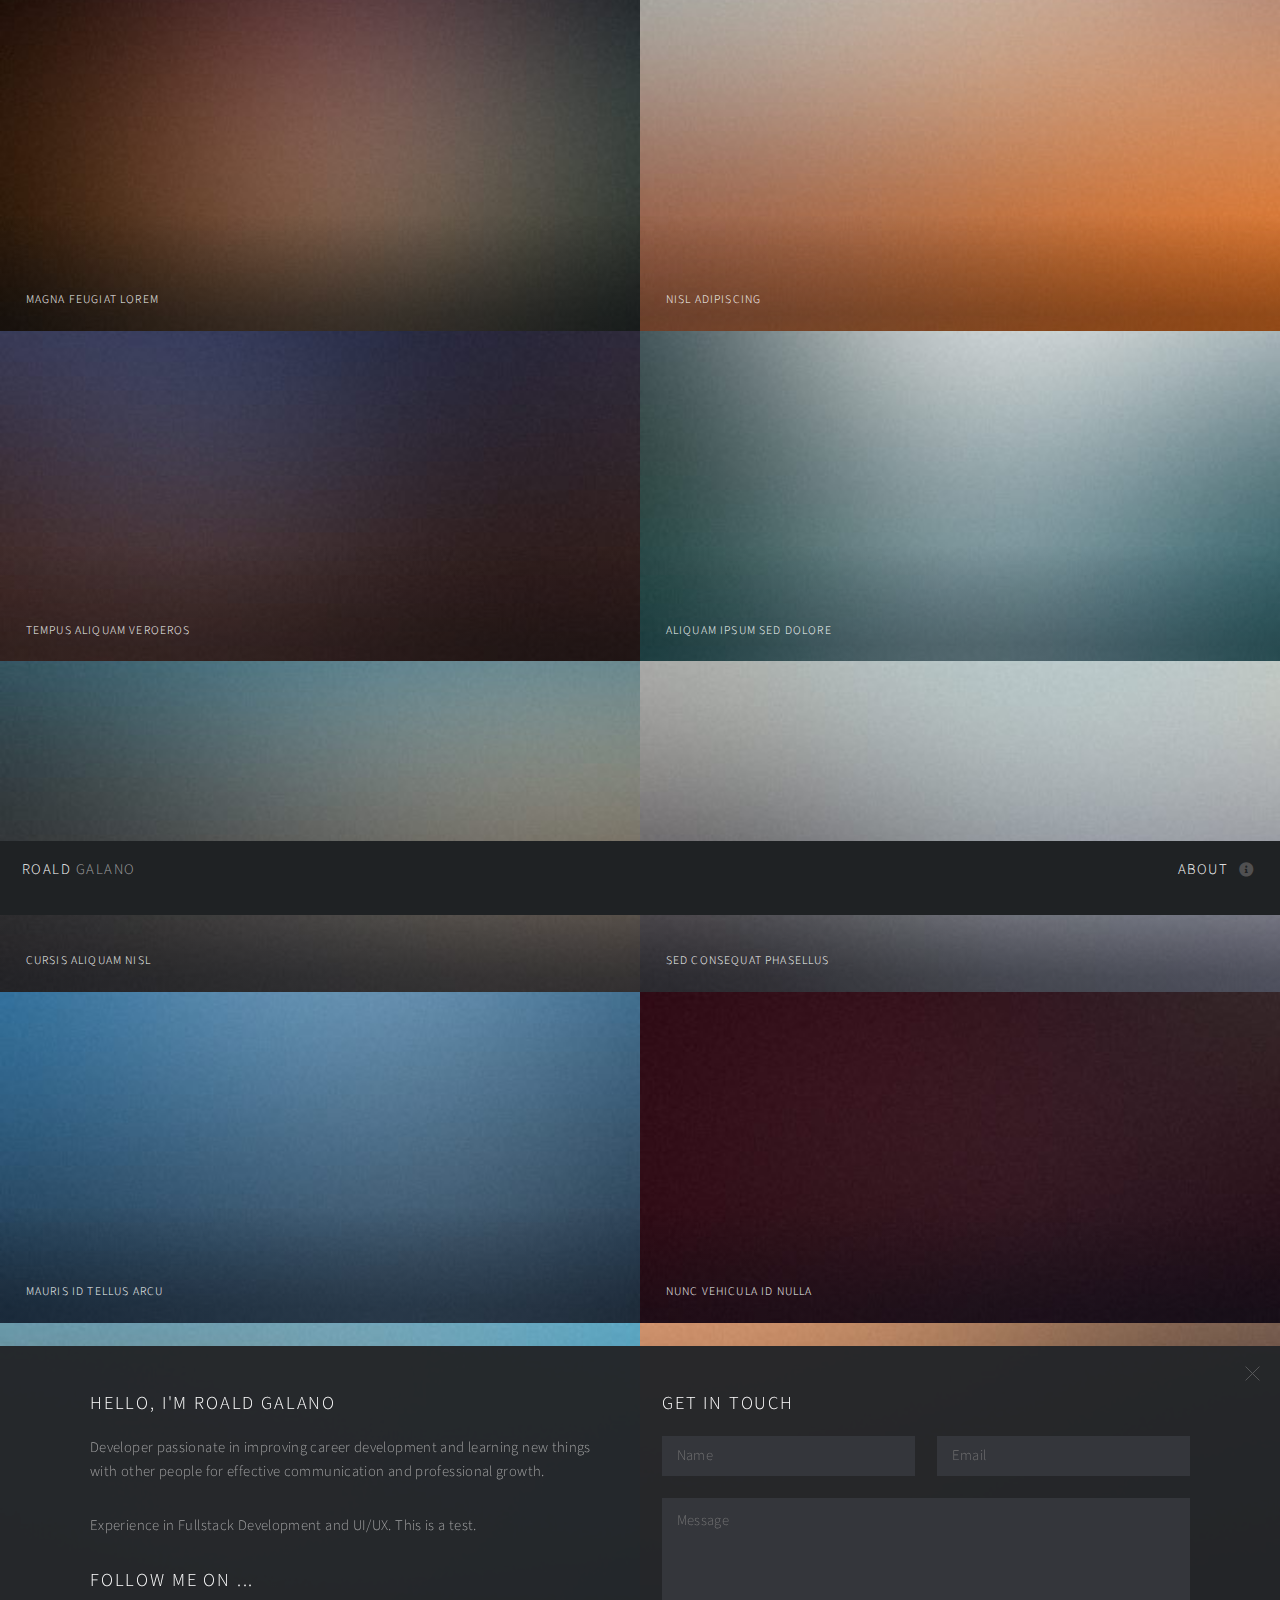
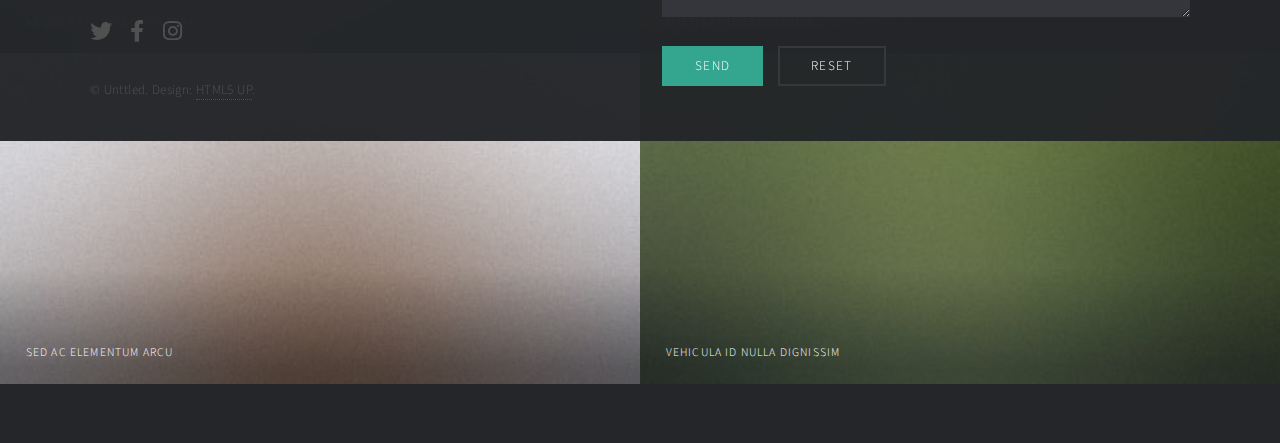
==== index.html @ bc403566 "first commit" ====
<!DOCTYPE HTML>
<!--
	Multiverse by HTML5 UP
	html5up.net | @ajlkn
	Free for personal and commercial use under the CCA 3.0 license (html5up.net/license)
-->
<html>
	<head>
		<title>Multiverse by HTML5 UP</title>
		<meta charset="utf-8" />
		<meta name="viewport" content="width=device-width, initial-scale=1, user-scalable=no" />
		<link rel="stylesheet" href="assets/css/main.css" />
		<noscript><link rel="stylesheet" href="assets/css/noscript.css" /></noscript>
	</head>
	<body class="is-preload">

		<!-- Wrapper -->
			<div id="wrapper">

				<!-- Header -->
					<header id="header">
						<h1><a href="index.html"><strong>Roald </strong>Galano</a></h1>
						<nav>
							<ul>
								<li><a href="#footer" class="icon solid fa-info-circle">About</a></li>
							</ul>
						</nav>
					</header>

				<!-- Main -->
					<div id="main">
						<article class="thumb">
							<a href="images/fulls/01.jpg" class="image"><img src="images/thumbs/01.jpg" alt="" /></a>
							<h2>Magna feugiat lorem</h2>
							<p>Nunc blandit nisi ligula magna sodales lectus elementum non. Integer id venenatis velit.</p>
						</article>
						<article class="thumb">
							<a href="images/fulls/02.jpg" class="image"><img src="images/thumbs/02.jpg" alt="" /></a>
							<h2>Nisl adipiscing</h2>
							<p>Nunc blandit nisi ligula magna sodales lectus elementum non. Integer id venenatis velit.</p>
						</article>
						<article class="thumb">
							<a href="images/fulls/03.jpg" class="image"><img src="images/thumbs/03.jpg" alt="" /></a>
							<h2>Tempus aliquam veroeros</h2>
							<p>Nunc blandit nisi ligula magna sodales lectus elementum non. Integer id venenatis velit.</p>
						</article>
						<article class="thumb">
							<a href="images/fulls/04.jpg" class="image"><img src="images/thumbs/04.jpg" alt="" /></a>
							<h2>Aliquam ipsum sed dolore</h2>
							<p>Nunc blandit nisi ligula magna sodales lectus elementum non. Integer id venenatis velit.</p>
						</article>
						<article class="thumb">
							<a href="images/fulls/05.jpg" class="image"><img src="images/thumbs/05.jpg" alt="" /></a>
							<h2>Cursis aliquam nisl</h2>
							<p>Nunc blandit nisi ligula magna sodales lectus elementum non. Integer id venenatis velit.</p>
						</article>
						<article class="thumb">
							<a href="images/fulls/06.jpg" class="image"><img src="images/thumbs/06.jpg" alt="" /></a>
							<h2>Sed consequat phasellus</h2>
							<p>Nunc blandit nisi ligula magna sodales lectus elementum non. Integer id venenatis velit.</p>
						</article>
						<article class="thumb">
							<a href="images/fulls/07.jpg" class="image"><img src="images/thumbs/07.jpg" alt="" /></a>
							<h2>Mauris id tellus arcu</h2>
							<p>Nunc blandit nisi ligula magna sodales lectus elementum non. Integer id venenatis velit.</p>
						</article>
						<article class="thumb">
							<a href="images/fulls/08.jpg" class="image"><img src="images/thumbs/08.jpg" alt="" /></a>
							<h2>Nunc vehicula id nulla</h2>
							<p>Nunc blandit nisi ligula magna sodales lectus elementum non. Integer id venenatis velit.</p>
						</article>
						<article class="thumb">
							<a href="images/fulls/09.jpg" class="image"><img src="images/thumbs/09.jpg" alt="" /></a>
							<h2>Neque et faucibus viverra</h2>
							<p>Nunc blandit nisi ligula magna sodales lectus elementum non. Integer id venenatis velit.</p>
						</article>
						<article class="thumb">
							<a href="images/fulls/10.jpg" class="image"><img src="images/thumbs/10.jpg" alt="" /></a>
							<h2>Mattis ante fermentum</h2>
							<p>Nunc blandit nisi ligula magna sodales lectus elementum non. Integer id venenatis velit.</p>
						</article>
						<article class="thumb">
							<a href="images/fulls/11.jpg" class="image"><img src="images/thumbs/11.jpg" alt="" /></a>
							<h2>Sed ac elementum arcu</h2>
							<p>Nunc blandit nisi ligula magna sodales lectus elementum non. Integer id venenatis velit.</p>
						</article>
						<article class="thumb">
							<a href="images/fulls/12.jpg" class="image"><img src="images/thumbs/12.jpg" alt="" /></a>
							<h2>Vehicula id nulla dignissim</h2>
							<p>Nunc blandit nisi ligula magna sodales lectus elementum non. Integer id venenatis velit.</p>
						</article>
					</div>

				<!-- Footer -->
					<footer id="footer" class="panel">
						<div class="inner split">
							<div>
								<section>
									<h2>Hello, I'm Roald Galano</h2>
									<p>Developer passionate in improving career development and learning new things with other people for effective communication and professional growth.</p>
									<p>Experience in Fullstack Development and UI/UX. This is a test.</p>
								</section>
								<section>
									<h2>Follow me on ...</h2>
									<ul class="icons">
										<li><a href="https://www.google.com/" class="icon brands fa-twitter"><span class="label">Twitter</span></a></li>
										<li><a href="https://www.google.com/" class="icon brands fa-facebook-f"><span class="label">Facebook</span></a></li>
										<li><a href="https://www.google.com/" class="icon brands fa-instagram"><span class="label">Instagram</span></a></li>
										<!-- <li><a href="#" class="icon brands fa-github"><span class="label">GitHub</span></a></li>
										<li><a href="#" class="icon brands fa-dribbble"><span class="label">Dribbble</span></a></li>
										<li><a href="#" class="icon brands fa-linkedin-in"><span class="label">LinkedIn</span></a></li> -->
									</ul>
								</section>
								<p class="copyright">
									&copy; Unttled. Design: <a href="http://html5up.net">HTML5 UP</a>.
								</p>
							</div>
							<div>
								<section>
									<h2>Get in touch</h2>
									<form method="post" action="#">
										<div class="fields">
											<div class="field half">
												<input type="text" name="name" id="name" placeholder="Name" />
											</div>
											<div class="field half">
												<input type="text" name="email" id="email" placeholder="Email" />
											</div>
											<div class="field">
												<textarea name="message" id="message" rows="4" placeholder="Message"></textarea>
											</div>
										</div>
										<ul class="actions">
											<li><input type="submit" value="Send" class="primary" /></li>
											<li><input type="reset" value="Reset" /></li>
										</ul>
									</form>
								</section>
							</div>
						</div>
					</footer>

			</div>

		<!-- Scripts -->
			<script src="assets/js/jquery.min.js"></script>
			<script src="assets/js/jquery.poptrox.min.js"></script>
			<script src="assets/js/browser.min.js"></script>
			<script src="assets/js/breakpoints.min.js"></script>
			<script src="assets/js/util.js"></script>
			<script src="assets/js/main.js"></script>

	</body>
</html>
---- assets/css/main.css ----
@import url(fontawesome-all.min.css);
@import url("https://fonts.googleapis.com/css?family=Source+Sans+Pro:300,300italic,400,400italic");

/*
	Multiverse by HTML5 UP
	html5up.net | @ajlkn
	Free for personal and commercial use under the CCA 3.0 license (html5up.net/license)
*/

@-moz-keyframes spinner {
	0% {
		-moz-transform: rotate(0deg);
		-webkit-transform: rotate(0deg);
		-ms-transform: rotate(0deg);
		transform: rotate(0deg);
	}

	100% {
		-moz-transform: rotate(359deg);
		-webkit-transform: rotate(359deg);
		-ms-transform: rotate(359deg);
		transform: rotate(359deg);
	}
}

@-webkit-keyframes spinner {
	0% {
		-moz-transform: rotate(0deg);
		-webkit-transform: rotate(0deg);
		-ms-transform: rotate(0deg);
		transform: rotate(0deg);
	}

	100% {
		-moz-transform: rotate(359deg);
		-webkit-transform: rotate(359deg);
		-ms-transform: rotate(359deg);
		transform: rotate(359deg);
	}
}

@-ms-keyframes spinner {
	0% {
		-moz-transform: rotate(0deg);
		-webkit-transform: rotate(0deg);
		-ms-transform: rotate(0deg);
		transform: rotate(0deg);
	}

	100% {
		-moz-transform: rotate(359deg);
		-webkit-transform: rotate(359deg);
		-ms-transform: rotate(359deg);
		transform: rotate(359deg);
	}
}

@keyframes spinner {
	0% {
		-moz-transform: rotate(0deg);
		-webkit-transform: rotate(0deg);
		-ms-transform: rotate(0deg);
		transform: rotate(0deg);
	}

	100% {
		-moz-transform: rotate(359deg);
		-webkit-transform: rotate(359deg);
		-ms-transform: rotate(359deg);
		transform: rotate(359deg);
	}
}

html, body, div, span, applet, object,
iframe, h1, h2, h3, h4, h5, h6, p, blockquote,
pre, a, abbr, acronym, address, big, cite,
code, del, dfn, em, img, ins, kbd, q, s, samp,
small, strike, strong, sub, sup, tt, var, b,
u, i, center, dl, dt, dd, ol, ul, li, fieldset,
form, label, legend, table, caption, tbody,
tfoot, thead, tr, th, td, article, aside,
canvas, details, embed, figure, figcaption,
footer, header, hgroup, menu, nav, output, ruby,
section, summary, time, mark, audio, video {
	margin: 0;
	padding: 0;
	border: 0;
	font-size: 100%;
	font: inherit;
	vertical-align: baseline;}

article, aside, details, figcaption, figure,
footer, header, hgroup, menu, nav, section {
	display: block;}

body {
	line-height: 1;
}

ol, ul {
	list-style: none;
}

blockquote, q {
	quotes: none;
}

	blockquote:before, blockquote:after, q:before, q:after {
		content: '';
		content: none;
	}

table {
	border-collapse: collapse;
	border-spacing: 0;
}

body {
	-webkit-text-size-adjust: none;
}

mark {
	background-color: transparent;
	color: inherit;
}

input::-moz-focus-inner {
	border: 0;
	padding: 0;
}

input, select, textarea {
	-moz-appearance: none;
	-webkit-appearance: none;
	-ms-appearance: none;
	appearance: none;
}

/* Basic */

	@-ms-viewport {
		width: device-width;
	}

	body {
		-ms-overflow-style: scrollbar;
	}

	@media screen and (max-width: 480px) {

		html, body {
			min-width: 320px;
		}

	}

	html {
		box-sizing: border-box;
	}

	*, *:before, *:after {
		box-sizing: inherit;
	}

	body {
		background: #242629;
	}

		body.is-preload *, body.is-preload *:before, body.is-preload *:after {
			-moz-animation: none !important;
			-webkit-animation: none !important;
			-ms-animation: none !important;
			animation: none !important;
			-moz-transition: none !important;
			-webkit-transition: none !important;
			-ms-transition: none !important;
			transition: none !important;
		}

		body.is-resizing *, body.is-resizing *:before, body.is-resizing *:after {
			-moz-animation: none !important;
			-webkit-animation: none !important;
			-ms-animation: none !important;
			animation: none !important;
			-moz-transition: none !important;
			-webkit-transition: none !important;
			-ms-transition: none !important;
			transition: none !important;
		}

/* Type */

	body, input, select, textarea {
		color: #a0a0a1;
		font-family: "Source Sans Pro", Helvetica, sans-serif;
		font-size: 15pt;
		font-weight: 300;
		letter-spacing: 0.025em;
		line-height: 1.65;
	}

		@media screen and (max-width: 1680px) {

			body, input, select, textarea {
				font-size: 11pt;
			}

		}

	a {
		-moz-transition: color 0.2s ease-in-out, border-bottom-color 0.2s ease-in-out;
		-webkit-transition: color 0.2s ease-in-out, border-bottom-color 0.2s ease-in-out;
		-ms-transition: color 0.2s ease-in-out, border-bottom-color 0.2s ease-in-out;
		transition: color 0.2s ease-in-out, border-bottom-color 0.2s ease-in-out;
		border-bottom: dotted 1px;
		color: #34a58e;
		text-decoration: none;
	}

		a:hover {
			border-bottom-color: transparent;
			color: #34a58e !important;
		}

	strong, b {
		color: #ffffff;
		font-weight: 300;
	}

	em, i {
		font-style: italic;
	}

	p {
		margin: 0 0 2em 0;
	}

	h1, h2, h3, h4, h5, h6 {
		color: #ffffff;
		font-weight: 300;
		letter-spacing: 0.1em;
		line-height: 1.5;
		margin: 0 0 1em 0;
		text-transform: uppercase;
	}

		h1 a, h2 a, h3 a, h4 a, h5 a, h6 a {
			color: inherit;
			text-decoration: none;
		}

	h1 {
		font-size: 2em;
	}

	h2 {
		font-size: 1.25em;
	}

	h3 {
		font-size: 1.1em;
	}

	h4 {
		font-size: 1em;
	}

	h5 {
		font-size: 0.9em;
	}

	h6 {
		font-size: 0.7em;
	}

	@media screen and (max-width: 736px) {

		h2 {
			font-size: 1em;
		}

		h3 {
			font-size: 0.9em;
		}

		h4 {
			font-size: 0.8em;
		}

		h5 {
			font-size: 0.7em;
		}

		h6 {
			font-size: 0.7em;
		}

	}

	sub {
		font-size: 0.8em;
		position: relative;
		top: 0.5em;
	}

	sup {
		font-size: 0.8em;
		position: relative;
		top: -0.5em;
	}

	blockquote {
		border-left: 4px #36383c;
		font-style: italic;
		margin: 0 0 2em 0;
		padding: 0.5em 0 0.5em 2em;
	}

	code {
		background: #34363b;
		border: solid 1px #36383c;
		font-family: "Courier New", monospace;
		font-size: 0.9em;
		margin: 0 0.25em;
		padding: 0.25em 0.65em;
	}

	pre {
		-webkit-overflow-scrolling: touch;
		font-family: "Courier New", monospace;
		font-size: 0.9em;
		margin: 0 0 2em 0;
	}

		pre code {
			display: block;
			line-height: 1.75;
			padding: 1em 1.5em;
			overflow-x: auto;
		}

	hr {
		border: 0;
		border-bottom: solid 1px #36383c;
		margin: 2em 0;
	}

		hr.major {
			margin: 3em 0;
		}

	.align-left {
		text-align: left;
	}

	.align-center {
		text-align: center;
	}

	.align-right {
		text-align: right;
	}

/* Button */

	input[type="submit"],
	input[type="reset"],
	input[type="button"],
	button,
	.button {
		-moz-appearance: none;
		-webkit-appearance: none;
		-ms-appearance: none;
		appearance: none;
		-moz-transition: background-color 0.2s ease-in-out, box-shadow 0.2s ease-in-out, color 0.2s ease-in-out;
		-webkit-transition: background-color 0.2s ease-in-out, box-shadow 0.2s ease-in-out, color 0.2s ease-in-out;
		-ms-transition: background-color 0.2s ease-in-out, box-shadow 0.2s ease-in-out, color 0.2s ease-in-out;
		transition: background-color 0.2s ease-in-out, box-shadow 0.2s ease-in-out, color 0.2s ease-in-out;
		background-color: transparent;
		border: 0;
		border-radius: 0;
		box-shadow: inset 0 0 0 2px #36383c;
		color: #ffffff !important;
		cursor: pointer;
		display: inline-block;
		font-size: 0.9em;
		font-weight: 300;
		height: 3.05556em;
		letter-spacing: 0.1em;
		line-height: 3.05556em;
		padding: 0 2.5em;
		text-align: center;
		text-decoration: none;
		text-transform: uppercase;
		white-space: nowrap;
	}

		input[type="submit"]:hover,
		input[type="reset"]:hover,
		input[type="button"]:hover,
		button:hover,
		.button:hover {
			box-shadow: inset 0 0 0 2px #34a58e;
			color: #34a58e !important;
		}

			input[type="submit"]:hover:active,
			input[type="reset"]:hover:active,
			input[type="button"]:hover:active,
			button:hover:active,
			.button:hover:active {
				background-color: rgba(52, 165, 142, 0.15);
				color: #34a58e !important;
			}

		input[type="submit"].icon,
		input[type="reset"].icon,
		input[type="button"].icon,
		button.icon,
		.button.icon {
			padding-left: 1.35em;
		}

			input[type="submit"].icon:before,
			input[type="reset"].icon:before,
			input[type="button"].icon:before,
			button.icon:before,
			.button.icon:before {
				margin-right: 0.5em;
			}

		input[type="submit"].fit,
		input[type="reset"].fit,
		input[type="button"].fit,
		button.fit,
		.button.fit {
			width: 100%;
		}

		input[type="submit"].small,
		input[type="reset"].small,
		input[type="button"].small,
		button.small,
		.button.small {
			font-size: 0.8em;
		}

		input[type="submit"].large,
		input[type="reset"].large,
		input[type="button"].large,
		button.large,
		.button.large {
			font-size: 1.35em;
		}

		input[type="submit"].primary,
		input[type="reset"].primary,
		input[type="button"].primary,
		button.primary,
		.button.primary {
			background-color: #34a58e;
			box-shadow: none;
		}

			input[type="submit"].primary:hover,
			input[type="reset"].primary:hover,
			input[type="button"].primary:hover,
			button.primary:hover,
			.button.primary:hover {
				background-color: #47c5ab;
				color: #ffffff !important;
			}

				input[type="submit"].primary:hover:active,
				input[type="reset"].primary:hover:active,
				input[type="button"].primary:hover:active,
				button.primary:hover:active,
				.button.primary:hover:active {
					background-color: #287e6d;
				}

		input[type="submit"].disabled, input[type="submit"]:disabled,
		input[type="reset"].disabled,
		input[type="reset"]:disabled,
		input[type="button"].disabled,
		input[type="button"]:disabled,
		button.disabled,
		button:disabled,
		.button.disabled,
		.button:disabled {
			pointer-events: none;
			opacity: 0.35;
		}

/* Form */

	form {
		margin: 0 0 2em 0;
	}

		form > :last-child {
			margin-bottom: 0;
		}

		form > .fields {
			display: -moz-flex;
			display: -webkit-flex;
			display: -ms-flex;
			display: flex;
			-moz-flex-wrap: wrap;
			-webkit-flex-wrap: wrap;
			-ms-flex-wrap: wrap;
			flex-wrap: wrap;
			width: calc(100% + 3em);
			margin: -1.5em 0 2em -1.5em;
		}

			form > .fields > .field {
				-moz-flex-grow: 0;
				-webkit-flex-grow: 0;
				-ms-flex-grow: 0;
				flex-grow: 0;
				-moz-flex-shrink: 0;
				-webkit-flex-shrink: 0;
				-ms-flex-shrink: 0;
				flex-shrink: 0;
				padding: 1.5em 0 0 1.5em;
				width: calc(100% - 1.5em);
			}

				form > .fields > .field.half {
					width: calc(50% - 0.75em);
				}

				form > .fields > .field.third {
					width: calc(100%/3 - 0.5em);
				}

				form > .fields > .field.quarter {
					width: calc(25% - 0.375em);
				}

		@media screen and (max-width: 736px) {

			form > .fields {
				width: calc(100% + 3em);
				margin: -1.5em 0 2em -1.5em;
			}

				form > .fields > .field {
					padding: 1.5em 0 0 1.5em;
					width: calc(100% - 1.5em);
				}

					form > .fields > .field.half {
						width: calc(100% - 1.5em);
					}

					form > .fields > .field.third {
						width: calc(100% - 1.5em);
					}

					form > .fields > .field.quarter {
						width: calc(100% - 1.5em);
					}

		}

	label {
		color: #ffffff;
		display: block;
		font-size: 0.9em;
		font-weight: 300;
		margin: 0 0 1em 0;
	}

	input[type="text"],
	input[type="password"],
	input[type="email"],
	input[type="tel"],
	input[type="search"],
	input[type="url"],
	select,
	textarea {
		-moz-appearance: none;
		-webkit-appearance: none;
		-ms-appearance: none;
		appearance: none;
		background: #34363b;
		border: 0;
		border-radius: 0;
		color: #a0a0a1;
		display: block;
		outline: 0;
		padding: 0 1em;
		text-decoration: none;
		width: 100%;
	}

		input[type="text"]:invalid,
		input[type="password"]:invalid,
		input[type="email"]:invalid,
		input[type="tel"]:invalid,
		input[type="search"]:invalid,
		input[type="url"]:invalid,
		select:invalid,
		textarea:invalid {
			box-shadow: none;
		}

		input[type="text"]:focus,
		input[type="password"]:focus,
		input[type="email"]:focus,
		input[type="tel"]:focus,
		input[type="search"]:focus,
		input[type="url"]:focus,
		select:focus,
		textarea:focus {
			box-shadow: inset 0 0 0 2px #34a58e;
		}

	select {
		background-image: url("data:image/svg+xml;charset=utf8,%3Csvg xmlns='http://www.w3.org/2000/svg' width='40' height='40' preserveAspectRatio='none' viewBox='0 0 40 40'%3E%3Cpath d='M9.4,12.3l10.4,10.4l10.4-10.4c0.2-0.2,0.5-0.4,0.9-0.4c0.3,0,0.6,0.1,0.9,0.4l3.3,3.3c0.2,0.2,0.4,0.5,0.4,0.9 c0,0.4-0.1,0.6-0.4,0.9L20.7,31.9c-0.2,0.2-0.5,0.4-0.9,0.4c-0.3,0-0.6-0.1-0.9-0.4L4.3,17.3c-0.2-0.2-0.4-0.5-0.4-0.9 c0-0.4,0.1-0.6,0.4-0.9l3.3-3.3c0.2-0.2,0.5-0.4,0.9-0.4S9.1,12.1,9.4,12.3z' fill='%2336383c' /%3E%3C/svg%3E");
		background-size: 1.25rem;
		background-repeat: no-repeat;
		background-position: calc(100% - 1rem) center;
		height: 2.75em;
		padding-right: 2.75em;
		text-overflow: ellipsis;
	}

		select option {
			color: #ffffff;
			background: #242629;
		}

		select:focus::-ms-value {
			background-color: transparent;
		}

		select::-ms-expand {
			display: none;
		}

	input[type="text"],
	input[type="password"],
	input[type="email"],
	input[type="tel"],
	input[type="search"],
	input[type="url"],
	select {
		height: 2.75em;
	}

	textarea {
		padding: 0.75em 1em;
	}

	input[type="checkbox"],
	input[type="radio"] {
		-moz-appearance: none;
		-webkit-appearance: none;
		-ms-appearance: none;
		appearance: none;
		display: block;
		float: left;
		margin-right: -2em;
		opacity: 0;
		width: 1em;
		z-index: -1;
	}

		input[type="checkbox"] + label,
		input[type="radio"] + label {
			text-decoration: none;
			color: #a0a0a1;
			cursor: pointer;
			display: inline-block;
			font-size: 1em;
			font-weight: 300;
			padding-left: 2.4em;
			padding-right: 0.75em;
			position: relative;
		}

			input[type="checkbox"] + label:before,
			input[type="radio"] + label:before {
				-moz-osx-font-smoothing: grayscale;
				-webkit-font-smoothing: antialiased;
				display: inline-block;
				font-style: normal;
				font-variant: normal;
				text-rendering: auto;
				line-height: 1;
				text-transform: none !important;
				font-family: 'Font Awesome 5 Free';
				font-weight: 900;
			}

			input[type="checkbox"] + label:before,
			input[type="radio"] + label:before {
				background: #34363b;
				content: '';
				display: inline-block;
				font-size: 0.8em;
				height: 2.0625em;
				left: 0;
				line-height: 2.0625em;
				position: absolute;
				text-align: center;
				top: 0;
				width: 2.0625em;
			}

		input[type="checkbox"]:checked + label:before,
		input[type="radio"]:checked + label:before {
			background: #34a58e;
			border-color: #34a58e;
			color: #ffffff;
			content: '\f00c';
		}

		input[type="checkbox"]:focus + label:before,
		input[type="radio"]:focus + label:before {
			box-shadow: 0 0 0 2px #34a58e;
		}

	input[type="radio"] + label:before {
		border-radius: 100%;
	}

	::-webkit-input-placeholder {
		color: #707071 !important;
		opacity: 1.0;
	}

	:-moz-placeholder {
		color: #707071 !important;
		opacity: 1.0;
	}

	::-moz-placeholder {
		color: #707071 !important;
		opacity: 1.0;
	}

	:-ms-input-placeholder {
		color: #707071 !important;
		opacity: 1.0;
	}

/* Icon */

	.icon {
		text-decoration: none;
		border-bottom: none;
		position: relative;
	}

		.icon:before {
			-moz-osx-font-smoothing: grayscale;
			-webkit-font-smoothing: antialiased;
			display: inline-block;
			font-style: normal;
			font-variant: normal;
			text-rendering: auto;
			line-height: 1;
			text-transform: none !important;
			font-family: 'Font Awesome 5 Free';
			font-weight: 400;
		}

		.icon > .label {
			display: none;
		}

		.icon:before {
			line-height: inherit;
		}

		.icon.solid:before {
			font-weight: 900;
		}

		.icon.brands:before {
			font-family: 'Font Awesome 5 Brands';
		}

/* List */

	ol {
		list-style: decimal;
		margin: 0 0 2em 0;
		padding-left: 1.25em;
	}

		ol li {
			padding-left: 0.25em;
		}

	ul {
		list-style: disc;
		margin: 0 0 2em 0;
		padding-left: 1em;
	}

		ul li {
			padding-left: 0.5em;
		}

		ul.alt {
			list-style: none;
			padding-left: 0;
		}

			ul.alt li {
				border-top: solid 1px #36383c;
				padding: 0.5em 0;
			}

				ul.alt li:first-child {
					border-top: 0;
					padding-top: 0;
				}

	dl {
		margin: 0 0 2em 0;
	}

		dl dt {
			display: block;
			font-weight: 300;
			margin: 0 0 1em 0;
		}

		dl dd {
			margin-left: 2em;
		}

/* Actions */

	ul.actions {
		display: -moz-flex;
		display: -webkit-flex;
		display: -ms-flex;
		display: flex;
		cursor: default;
		list-style: none;
		margin-left: -1em;
		padding-left: 0;
	}

		ul.actions li {
			padding: 0 0 0 1em;
			vertical-align: middle;
		}

		ul.actions.special {
			-moz-justify-content: center;
			-webkit-justify-content: center;
			-ms-justify-content: center;
			justify-content: center;
			width: 100%;
			margin-left: 0;
		}

			ul.actions.special li:first-child {
				padding-left: 0;
			}

		ul.actions.stacked {
			-moz-flex-direction: column;
			-webkit-flex-direction: column;
			-ms-flex-direction: column;
			flex-direction: column;
			margin-left: 0;
		}

			ul.actions.stacked li {
				padding: 1.3em 0 0 0;
			}

				ul.actions.stacked li:first-child {
					padding-top: 0;
				}

		ul.actions.fit {
			width: calc(100% + 1em);
		}

			ul.actions.fit li {
				-moz-flex-grow: 1;
				-webkit-flex-grow: 1;
				-ms-flex-grow: 1;
				flex-grow: 1;
				-moz-flex-shrink: 1;
				-webkit-flex-shrink: 1;
				-ms-flex-shrink: 1;
				flex-shrink: 1;
				width: 100%;
			}

				ul.actions.fit li > * {
					width: 100%;
				}

			ul.actions.fit.stacked {
				width: 100%;
			}

		@media screen and (max-width: 480px) {

			ul.actions:not(.fixed) {
				-moz-flex-direction: column;
				-webkit-flex-direction: column;
				-ms-flex-direction: column;
				flex-direction: column;
				margin-left: 0;
				width: 100% !important;
			}

				ul.actions:not(.fixed) li {
					-moz-flex-grow: 1;
					-webkit-flex-grow: 1;
					-ms-flex-grow: 1;
					flex-grow: 1;
					-moz-flex-shrink: 1;
					-webkit-flex-shrink: 1;
					-ms-flex-shrink: 1;
					flex-shrink: 1;
					padding: 1em 0 0 0;
					text-align: center;
					width: 100%;
				}

					ul.actions:not(.fixed) li > * {
						width: 100%;
					}

					ul.actions:not(.fixed) li:first-child {
						padding-top: 0;
					}

					ul.actions:not(.fixed) li input[type="submit"],
					ul.actions:not(.fixed) li input[type="reset"],
					ul.actions:not(.fixed) li input[type="button"],
					ul.actions:not(.fixed) li button,
					ul.actions:not(.fixed) li .button {
						width: 100%;
					}

						ul.actions:not(.fixed) li input[type="submit"].icon:before,
						ul.actions:not(.fixed) li input[type="reset"].icon:before,
						ul.actions:not(.fixed) li input[type="button"].icon:before,
						ul.actions:not(.fixed) li button.icon:before,
						ul.actions:not(.fixed) li .button.icon:before {
							margin-left: -0.5rem;
						}

		}

/* Icons */

	ul.icons {
		cursor: default;
		list-style: none;
		padding-left: 0;
	}

		ul.icons li {
			display: inline-block;
			padding: 0 1em 0 0;
		}

			ul.icons li:last-child {
				padding-right: 0;
			}

			ul.icons li .icon {
				color: #505051;
			}

				ul.icons li .icon:before {
					font-size: 1.5em;
				}

/* Table */

	.table-wrapper {
		-webkit-overflow-scrolling: touch;
		overflow-x: auto;
	}

	table {
		margin: 0 0 2em 0;
		width: 100%;
	}

		table tbody tr {
			border: solid 1px #36383c;
			border-left: 0;
			border-right: 0;
		}

			table tbody tr:nth-child(2n + 1) {
				background-color: #34363b;
			}

		table td {
			padding: 0.75em 0.75em;
		}

		table th {
			color: #ffffff;
			font-size: 0.9em;
			font-weight: 300;
			padding: 0 0.75em 0.75em 0.75em;
			text-align: left;
		}

		table thead {
			border-bottom: solid 2px #36383c;
		}

		table tfoot {
			border-top: solid 2px #36383c;
		}

		table.alt {
			border-collapse: separate;
		}

			table.alt tbody tr td {
				border: solid 1px #36383c;
				border-left-width: 0;
				border-top-width: 0;
			}

				table.alt tbody tr td:first-child {
					border-left-width: 1px;
				}

			table.alt tbody tr:first-child td {
				border-top-width: 1px;
			}

			table.alt thead {
				border-bottom: 0;
			}

			table.alt tfoot {
				border-top: 0;
			}

/* Panel */

	.panel {
		padding: 4em 4em 2em 4em ;
		-moz-transform: translateY(100vh);
		-webkit-transform: translateY(100vh);
		-ms-transform: translateY(100vh);
		transform: translateY(100vh);
		-moz-transition: -moz-transform 0.5s ease;
		-webkit-transition: -webkit-transform 0.5s ease;
		-ms-transition: -ms-transform 0.5s ease;
		transition: transform 0.5s ease;
		-webkit-overflow-scrolling: touch;
		background: rgba(36, 38, 41, 0.975);
		bottom: 4em;
		left: 0;
		max-height: calc(80vh - 4em);
		overflow-y: auto;
		position: fixed;
		width: 100%;
		z-index: 10001;
	}

		.panel.active {
			-moz-transform: translateY(1px);
			-webkit-transform: translateY(1px);
			-ms-transform: translateY(1px);
			transform: translateY(1px);
		}

		.panel > .inner {
			margin: 0 auto;
			max-width: 100%;
			width: 75em;
		}

			.panel > .inner.split {
				display: -moz-flex;
				display: -webkit-flex;
				display: -ms-flex;
				display: flex;
			}

				.panel > .inner.split > div {
					margin-left: 4em;
					width: 50%;
				}

				.panel > .inner.split > :first-child {
					margin-left: 0;
				}

		.panel > .closer {
			-moz-transition: opacity 0.2s ease-in-out;
			-webkit-transition: opacity 0.2s ease-in-out;
			-ms-transition: opacity 0.2s ease-in-out;
			transition: opacity 0.2s ease-in-out;
			background-image: url("images/close.svg");
			background-position: center;
			background-repeat: no-repeat;
			background-size: 3em;
			cursor: pointer;
			height: 5em;
			opacity: 0.25;
			position: absolute;
			right: 0;
			top: 0;
			width: 5em;
			z-index: 2;
		}

			.panel > .closer:hover {
				opacity: 1.0;
			}

		@media screen and (max-width: 1280px) {

			.panel {
				padding: 3em 3em 1em 3em ;
			}

				.panel > .inner.split > div {
					margin-left: 3em;
				}

				.panel > .closer {
					background-size: 2.5em;
					background-position: 75% 25%;
				}

		}

		@media screen and (max-width: 980px) {

			.panel > .inner.split {
				-moz-flex-direction: column;
				-webkit-flex-direction: column;
				-ms-flex-direction: column;
				flex-direction: column;
			}

				.panel > .inner.split > div {
					margin-left: 0;
					width: 100%;
				}

		}

		@media screen and (max-width: 736px) {

			.panel {
				-moz-transform: translateY(-100vh);
				-webkit-transform: translateY(-100vh);
				-ms-transform: translateY(-100vh);
				transform: translateY(-100vh);
				padding: 4em 2em 2em 2em ;
				bottom: auto;
				top: calc(4em - 1px);
			}

				.panel.active {
					-moz-transform: translateY(0);
					-webkit-transform: translateY(0);
					-ms-transform: translateY(0);
					transform: translateY(0);
				}

		}

/* Poptrox Popup */

	.poptrox-overlay {
		-webkit-tap-highlight-color: rgba(255, 255, 255, 0);
	}

	.poptrox-popup {
		background: rgba(31, 34, 36, 0.925);
		box-shadow: 0 1em 3em 0.5em rgba(0, 0, 0, 0.25);
		cursor: default;
	}

		.poptrox-popup:before {
			-moz-transition: opacity 0.2s ease-in-out;
			-webkit-transition: opacity 0.2s ease-in-out;
			-ms-transition: opacity 0.2s ease-in-out;
			transition: opacity 0.2s ease-in-out;
			background-image: -moz-linear-gradient(to left, rgba(31,34,36,0.35), rgba(31,34,36,0) 10em, rgba(31,34,36,0)), -moz-linear-gradient(to right, rgba(31,34,36,0.35), rgba(31,34,36,0) 10em, rgba(31,34,36,0));
			background-image: -webkit-linear-gradient(to left, rgba(31,34,36,0.35), rgba(31,34,36,0) 10em, rgba(31,34,36,0)), -webkit-linear-gradient(to right, rgba(31,34,36,0.35), rgba(31,34,36,0) 10em, rgba(31,34,36,0));
			background-image: -ms-linear-gradient(to left, rgba(31,34,36,0.35), rgba(31,34,36,0) 10em, rgba(31,34,36,0)), -ms-linear-gradient(to right, rgba(31,34,36,0.35), rgba(31,34,36,0) 10em, rgba(31,34,36,0));
			background-image: linear-gradient(to left, rgba(31,34,36,0.35), rgba(31,34,36,0) 10em, rgba(31,34,36,0)), linear-gradient(to right, rgba(31,34,36,0.35), rgba(31,34,36,0) 10em, rgba(31,34,36,0));
			content: '';
			display: block;
			height: 100%;
			left: 0;
			position: absolute;
			top: 0;
			width: 100%;
			z-index: 1;
			opacity: 1;
		}

		.poptrox-popup .closer {
			-moz-transition: opacity 0.2s ease-in-out;
			-webkit-transition: opacity 0.2s ease-in-out;
			-ms-transition: opacity 0.2s ease-in-out;
			transition: opacity 0.2s ease-in-out;
			background-image: url("images/close.svg");
			background-position: center;
			background-repeat: no-repeat;
			background-size: 3em;
			height: 5em;
			opacity: 0;
			position: absolute;
			right: 0;
			top: 0;
			width: 5em;
			z-index: 2;
		}

		.poptrox-popup .nav-previous,
		.poptrox-popup .nav-next {
			-moz-transition: opacity 0.2s ease-in-out;
			-webkit-transition: opacity 0.2s ease-in-out;
			-ms-transition: opacity 0.2s ease-in-out;
			transition: opacity 0.2s ease-in-out;
			background-image: url("images/arrow.svg");
			background-position: center;
			background-repeat: no-repeat;
			background-size: 5em;
			cursor: pointer;
			height: 8em;
			margin-top: -4em;
			opacity: 0;
			position: absolute;
			top: 50%;
			width: 6em;
			z-index: 2;
		}

		.poptrox-popup .nav-previous {
			-moz-transform: scaleX(-1);
			-webkit-transform: scaleX(-1);
			-ms-transform: scaleX(-1);
			transform: scaleX(-1);
			left: 0;
		}

		.poptrox-popup .nav-next {
			right: 0;
		}

		.poptrox-popup .caption {
			padding: 2em 2em 0.1em 2em ;
			background-image: -moz-linear-gradient(to top, rgba(16,16,16,0.45) 25%, rgba(16,16,16,0) 100%);
			background-image: -webkit-linear-gradient(to top, rgba(16,16,16,0.45) 25%, rgba(16,16,16,0) 100%);
			background-image: -ms-linear-gradient(to top, rgba(16,16,16,0.45) 25%, rgba(16,16,16,0) 100%);
			background-image: linear-gradient(to top, rgba(16,16,16,0.45) 25%, rgba(16,16,16,0) 100%);
			bottom: 0;
			cursor: default;
			left: 0;
			position: absolute;
			text-align: left;
			width: 100%;
			z-index: 2;
		}

			.poptrox-popup .caption h2, .poptrox-popup .caption h3, .poptrox-popup .caption h4, .poptrox-popup .caption h5, .poptrox-popup .caption h6 {
				margin: 0 0 0.5em 0;
			}

			.poptrox-popup .caption p {
				color: #ffffff;
			}

		.poptrox-popup .loader {
			-moz-animation: spinner 1s infinite linear !important;
			-webkit-animation: spinner 1s infinite linear !important;
			-ms-animation: spinner 1s infinite linear !important;
			animation: spinner 1s infinite linear !important;
			background-image: url("images/spinner.svg");
			background-position: center;
			background-repeat: no-repeat;
			background-size: contain;
			display: block;
			font-size: 2em;
			height: 2em;
			left: 50%;
			line-height: 2em;
			margin: -1em 0 0 -1em;
			opacity: 0.25;
			position: absolute;
			text-align: center;
			top: 50%;
			width: 2em;
		}

		.poptrox-popup:hover .closer,
		.poptrox-popup:hover .nav-previous,
		.poptrox-popup:hover .nav-next {
			opacity: 0.5;
		}

			.poptrox-popup:hover .closer:hover,
			.poptrox-popup:hover .nav-previous:hover,
			.poptrox-popup:hover .nav-next:hover {
				opacity: 1.0;
			}

		.poptrox-popup.loading:before {
			opacity: 0;
		}

		body.touch .poptrox-popup .closer,
		body.touch .poptrox-popup .nav-previous,
		body.touch .poptrox-popup .nav-next {
			opacity: 1.0 !important;
		}

		@media screen and (max-width: 980px) {

			.poptrox-popup .closer {
				background-size: 3em;
			}

			.poptrox-popup .nav-previous,
			.poptrox-popup .nav-next {
				background-size: 4em;
			}

		}

		@media screen and (max-width: 736px) {

			.poptrox-popup:before {
				display: none;
			}

			.poptrox-popup .caption {
				display: none !important;
			}

			.poptrox-popup .closer,
			.poptrox-popup .nav-previous,
			.poptrox-popup .nav-next {
				display: none !important;
			}

		}

/* Wrapper */

	#wrapper {
		-moz-transition: -moz-filter 0.5s ease, -webkit-filter 0.5s ease, -ms-filter 0.5s ease, -moz-filter 0.5s ease;
		-webkit-transition: -moz-filter 0.5s ease, -webkit-filter 0.5s ease, -ms-filter 0.5s ease, -webkit-filter 0.5s ease;
		-ms-transition: -moz-filter 0.5s ease, -webkit-filter 0.5s ease, -ms-filter 0.5s ease, -ms-filter 0.5s ease;
		transition: -moz-filter 0.5s ease, -webkit-filter 0.5s ease, -ms-filter 0.5s ease, filter 0.5s ease;
		position: relative;
	}

		#wrapper:after {
			pointer-events: none;
			-moz-transition: opacity 0.5s ease, visibility 0.5s;
			-webkit-transition: opacity 0.5s ease, visibility 0.5s;
			-ms-transition: opacity 0.5s ease, visibility 0.5s;
			transition: opacity 0.5s ease, visibility 0.5s;
			background: rgba(36, 38, 41, 0.5);
			content: '';
			display: block;
			height: 100%;
			left: 0;
			opacity: 0;
			position: absolute;
			top: 0;
			visibility: hidden;
			width: 100%;
			z-index: 1;
		}

			body.ie #wrapper:after {
				background: rgba(36, 38, 41, 0.8);
			}

		body.modal-active #wrapper {
			-moz-filter: blur(8px);
			-webkit-filter: blur(8px);
			-ms-filter: blur(8px);
			filter: blur(8px);
		}

			body.modal-active #wrapper:after {
				pointer-events: auto;
				opacity: 1;
				visibility: visible;
				z-index: 10003;
			}

		#wrapper:before {
			-moz-animation: spinner 1s infinite linear !important;
			-webkit-animation: spinner 1s infinite linear !important;
			-ms-animation: spinner 1s infinite linear !important;
			animation: spinner 1s infinite linear !important;
			pointer-events: none;
			-moz-transition: top 0.75s ease-in-out, opacity 0.35s ease-out, visibility 0.35s;
			-webkit-transition: top 0.75s ease-in-out, opacity 0.35s ease-out, visibility 0.35s;
			-ms-transition: top 0.75s ease-in-out, opacity 0.35s ease-out, visibility 0.35s;
			transition: top 0.75s ease-in-out, opacity 0.35s ease-out, visibility 0.35s;
			background-image: url("images/spinner.svg");
			background-position: center;
			background-repeat: no-repeat;
			background-size: contain;
			content: '';
			display: block;
			font-size: 2em;
			height: 2em;
			left: 50%;
			line-height: 2em;
			margin: -1em 0 0 -1em;
			opacity: 0;
			position: fixed;
			text-align: center;
			top: 75%;
			visibility: hidden;
			width: 2em;
		}

		body.is-preload #wrapper:before {
			-moz-transition: opacity 1s ease-out !important;
			-webkit-transition: opacity 1s ease-out !important;
			-ms-transition: opacity 1s ease-out !important;
			transition: opacity 1s ease-out !important;
			-moz-transition-delay: 0.5s !important;
			-webkit-transition-delay: 0.5s !important;
			-ms-transition-delay: 0.5s !important;
			transition-delay: 0.5s !important;
			opacity: 0.25;
			top: 50%;
			visibility: visible;
		}

/* Header */

	body {
		padding: 0 0 4em 0;
	}

	#header {
		-moz-transform: translateY(0);
		-webkit-transform: translateY(0);
		-ms-transform: translateY(0);
		transform: translateY(0);
		-moz-transition: -moz-transform 1s ease;
		-webkit-transition: -webkit-transform 1s ease;
		-ms-transition: -ms-transform 1s ease;
		transition: transform 1s ease;
		-moz-user-select: none;
		-ms-user-select: none;
		-webkit-user-select: none;
		background: #1f2224;
		bottom: -1em;
		height: 5em;
		left: 0;
		line-height: 4em;
		padding: 0 1.5em;
		position: fixed;
		user-select: none;
		width: 100%;
		z-index: 10002;
	}

		body.is-preload #header {
			-moz-transform: translateY(4em);
			-webkit-transform: translateY(4em);
			-ms-transform: translateY(4em);
			transform: translateY(4em);
		}

		#header h1 {
			color: #a0a0a1;
			display: inline-block;
			font-size: 1em;
			line-height: 1;
			margin: 0;
			vertical-align: middle;
		}

			#header h1 a {
				border: 0;
				color: inherit;
			}

				#header h1 a:hover {
					color: inherit !important;
				}

		#header nav {
			position: absolute;
			right: 0;
			top: 0;
		}

			#header nav > ul {
				list-style: none;
				margin: 0;
				padding: 0;
			}

				#header nav > ul > li {
					display: inline-block;
					padding: 0;
				}

					#header nav > ul > li a {
						-moz-transition: background-color 0.5s ease;
						-webkit-transition: background-color 0.5s ease;
						-ms-transition: background-color 0.5s ease;
						transition: background-color 0.5s ease;
						border: 0;
						color: #ffffff;
						display: inline-block;
						letter-spacing: 0.1em;
						padding: 0 1.65em;
						text-transform: uppercase;
					}

						#header nav > ul > li a.icon:before {
							color: #505051;
							float: right;
							margin-left: 0.75em;
						}

						#header nav > ul > li a:hover {
							color: #ffffff !important;
						}

						#header nav > ul > li a.active {
							background-color: #242629;
						}

	@media screen and (max-width: 736px) {

		body {
			padding: 4em 0 0 0;
		}

		#header {
			-moz-transform: translateY(0);
			-webkit-transform: translateY(0);
			-ms-transform: translateY(0);
			transform: translateY(0);
			bottom: auto;
			height: 4em;
			padding: 0 1em;
			top: 0;
		}

			body.is-preload #header {
				-moz-transform: translateY(-3.4em);
				-webkit-transform: translateY(-3.4em);
				-ms-transform: translateY(-3.4em);
				transform: translateY(-3.4em);
			}

			#header h1 {
				font-size: 0.9em;
			}

			#header nav > ul > li a {
				font-size: 0.9em;
				padding: 0 1.15em;
			}

	}

/* Main */

	#main {
		-moz-transition: -moz-filter 0.5s ease, -webkit-filter 0.5s ease, -ms-filter 0.5s ease, -moz-filter 0.5s ease;
		-webkit-transition: -moz-filter 0.5s ease, -webkit-filter 0.5s ease, -ms-filter 0.5s ease, -webkit-filter 0.5s ease;
		-ms-transition: -moz-filter 0.5s ease, -webkit-filter 0.5s ease, -ms-filter 0.5s ease, -ms-filter 0.5s ease;
		transition: -moz-filter 0.5s ease, -webkit-filter 0.5s ease, -ms-filter 0.5s ease, filter 0.5s ease;
		display: -moz-flex;
		display: -webkit-flex;
		display: -ms-flex;
		display: flex;
		-moz-flex-wrap: wrap;
		-webkit-flex-wrap: wrap;
		-ms-flex-wrap: wrap;
		flex-wrap: wrap;
		-webkit-tap-highlight-color: rgba(255, 255, 255, 0);
	}

		#main .thumb {
			-moz-transition: opacity 1.25s ease-in-out;
			-webkit-transition: opacity 1.25s ease-in-out;
			-ms-transition: opacity 1.25s ease-in-out;
			transition: opacity 1.25s ease-in-out;
			pointer-events: auto;
			-webkit-tap-highlight-color: rgba(255, 255, 255, 0);
			opacity: 1;
			overflow: hidden;
			position: relative;
		}

			#main .thumb:after {
				background-image: -moz-linear-gradient(to top, rgba(10,17,25,0.35) 5%, rgba(10,17,25,0) 35%);
				background-image: -webkit-linear-gradient(to top, rgba(10,17,25,0.35) 5%, rgba(10,17,25,0) 35%);
				background-image: -ms-linear-gradient(to top, rgba(10,17,25,0.35) 5%, rgba(10,17,25,0) 35%);
				background-image: linear-gradient(to top, rgba(10,17,25,0.35) 5%, rgba(10,17,25,0) 35%);
				pointer-events: none;
				background-size: cover;
				content: '';
				display: block;
				height: 100%;
				left: 0;
				position: absolute;
				top: 0;
				width: 100%;
			}

			#main .thumb > .image {
				-webkit-tap-highlight-color: rgba(255, 255, 255, 0);
				background-position: center;
				background-repeat: no-repeat;
				background-size: cover;
				border: 0;
				height: 100%;
				left: 0;
				position: absolute;
				top: 0;
				width: 100%;
			}

			#main .thumb > h2 {
				pointer-events: none;
				bottom: 1.875em;
				font-size: 0.8em;
				left: 2.1875em;
				margin: 0;
				position: absolute;
				z-index: 1;
			}

			#main .thumb > p {
				display: none;
			}

		#main:after {
			pointer-events: none;
			-moz-transition: opacity 0.5s ease, visibility 0.5s;
			-webkit-transition: opacity 0.5s ease, visibility 0.5s;
			-ms-transition: opacity 0.5s ease, visibility 0.5s;
			transition: opacity 0.5s ease, visibility 0.5s;
			background: rgba(36, 38, 41, 0.25);
			content: '';
			display: block;
			height: 100%;
			left: 0;
			opacity: 0;
			position: absolute;
			top: 0;
			visibility: hidden;
			width: 100%;
			z-index: 1;
		}

			body.ie #main:after {
				background: rgba(36, 38, 41, 0.55);
			}

		body.content-active #main {
			-moz-filter: blur(6px);
			-webkit-filter: blur(6px);
			-ms-filter: blur(6px);
			filter: blur(6px);
		}

			body.content-active #main:after {
				pointer-events: auto;
				opacity: 1;
				visibility: visible;
			}

		body.is-preload #main .thumb {
			pointer-events: none;
			opacity: 0;
		}

		#main .thumb {
			-moz-transition-delay: 2.525s;
			-webkit-transition-delay: 2.525s;
			-ms-transition-delay: 2.525s;
			transition-delay: 2.525s;
			height: calc(40vh - 2em);
			min-height: 20em;
			width: 25%;
		}

			#main .thumb:nth-child(1) {
				-moz-transition-delay: 0.65s;
				-webkit-transition-delay: 0.65s;
				-ms-transition-delay: 0.65s;
				transition-delay: 0.65s;
			}

			#main .thumb:nth-child(2) {
				-moz-transition-delay: 0.8s;
				-webkit-transition-delay: 0.8s;
				-ms-transition-delay: 0.8s;
				transition-delay: 0.8s;
			}

			#main .thumb:nth-child(3) {
				-moz-transition-delay: 0.95s;
				-webkit-transition-delay: 0.95s;
				-ms-transition-delay: 0.95s;
				transition-delay: 0.95s;
			}

			#main .thumb:nth-child(4) {
				-moz-transition-delay: 1.1s;
				-webkit-transition-delay: 1.1s;
				-ms-transition-delay: 1.1s;
				transition-delay: 1.1s;
			}

			#main .thumb:nth-child(5) {
				-moz-transition-delay: 1.25s;
				-webkit-transition-delay: 1.25s;
				-ms-transition-delay: 1.25s;
				transition-delay: 1.25s;
			}

			#main .thumb:nth-child(6) {
				-moz-transition-delay: 1.4s;
				-webkit-transition-delay: 1.4s;
				-ms-transition-delay: 1.4s;
				transition-delay: 1.4s;
			}

			#main .thumb:nth-child(7) {
				-moz-transition-delay: 1.55s;
				-webkit-transition-delay: 1.55s;
				-ms-transition-delay: 1.55s;
				transition-delay: 1.55s;
			}

			#main .thumb:nth-child(8) {
				-moz-transition-delay: 1.7s;
				-webkit-transition-delay: 1.7s;
				-ms-transition-delay: 1.7s;
				transition-delay: 1.7s;
			}

			#main .thumb:nth-child(9) {
				-moz-transition-delay: 1.85s;
				-webkit-transition-delay: 1.85s;
				-ms-transition-delay: 1.85s;
				transition-delay: 1.85s;
			}

			#main .thumb:nth-child(10) {
				-moz-transition-delay: 2s;
				-webkit-transition-delay: 2s;
				-ms-transition-delay: 2s;
				transition-delay: 2s;
			}

			#main .thumb:nth-child(11) {
				-moz-transition-delay: 2.15s;
				-webkit-transition-delay: 2.15s;
				-ms-transition-delay: 2.15s;
				transition-delay: 2.15s;
			}

			#main .thumb:nth-child(12) {
				-moz-transition-delay: 2.3s;
				-webkit-transition-delay: 2.3s;
				-ms-transition-delay: 2.3s;
				transition-delay: 2.3s;
			}

		@media screen and (max-width: 1680px) {

			#main .thumb {
				-moz-transition-delay: 2.075s;
				-webkit-transition-delay: 2.075s;
				-ms-transition-delay: 2.075s;
				transition-delay: 2.075s;
				height: calc(40vh - 2em);
				min-height: 20em;
				width: 33.33333%;
			}

				#main .thumb:nth-child(1) {
					-moz-transition-delay: 0.65s;
					-webkit-transition-delay: 0.65s;
					-ms-transition-delay: 0.65s;
					transition-delay: 0.65s;
				}

				#main .thumb:nth-child(2) {
					-moz-transition-delay: 0.8s;
					-webkit-transition-delay: 0.8s;
					-ms-transition-delay: 0.8s;
					transition-delay: 0.8s;
				}

				#main .thumb:nth-child(3) {
					-moz-transition-delay: 0.95s;
					-webkit-transition-delay: 0.95s;
					-ms-transition-delay: 0.95s;
					transition-delay: 0.95s;
				}

				#main .thumb:nth-child(4) {
					-moz-transition-delay: 1.1s;
					-webkit-transition-delay: 1.1s;
					-ms-transition-delay: 1.1s;
					transition-delay: 1.1s;
				}

				#main .thumb:nth-child(5) {
					-moz-transition-delay: 1.25s;
					-webkit-transition-delay: 1.25s;
					-ms-transition-delay: 1.25s;
					transition-delay: 1.25s;
				}

				#main .thumb:nth-child(6) {
					-moz-transition-delay: 1.4s;
					-webkit-transition-delay: 1.4s;
					-ms-transition-delay: 1.4s;
					transition-delay: 1.4s;
				}

				#main .thumb:nth-child(7) {
					-moz-transition-delay: 1.55s;
					-webkit-transition-delay: 1.55s;
					-ms-transition-delay: 1.55s;
					transition-delay: 1.55s;
				}

				#main .thumb:nth-child(8) {
					-moz-transition-delay: 1.7s;
					-webkit-transition-delay: 1.7s;
					-ms-transition-delay: 1.7s;
					transition-delay: 1.7s;
				}

				#main .thumb:nth-child(9) {
					-moz-transition-delay: 1.85s;
					-webkit-transition-delay: 1.85s;
					-ms-transition-delay: 1.85s;
					transition-delay: 1.85s;
				}

		}

		@media screen and (max-width: 1280px) {

			#main .thumb {
				-moz-transition-delay: 1.625s;
				-webkit-transition-delay: 1.625s;
				-ms-transition-delay: 1.625s;
				transition-delay: 1.625s;
				height: calc(40vh - 2em);
				min-height: 20em;
				width: 50%;
			}

				#main .thumb:nth-child(1) {
					-moz-transition-delay: 0.65s;
					-webkit-transition-delay: 0.65s;
					-ms-transition-delay: 0.65s;
					transition-delay: 0.65s;
				}

				#main .thumb:nth-child(2) {
					-moz-transition-delay: 0.8s;
					-webkit-transition-delay: 0.8s;
					-ms-transition-delay: 0.8s;
					transition-delay: 0.8s;
				}

				#main .thumb:nth-child(3) {
					-moz-transition-delay: 0.95s;
					-webkit-transition-delay: 0.95s;
					-ms-transition-delay: 0.95s;
					transition-delay: 0.95s;
				}

				#main .thumb:nth-child(4) {
					-moz-transition-delay: 1.1s;
					-webkit-transition-delay: 1.1s;
					-ms-transition-delay: 1.1s;
					transition-delay: 1.1s;
				}

				#main .thumb:nth-child(5) {
					-moz-transition-delay: 1.25s;
					-webkit-transition-delay: 1.25s;
					-ms-transition-delay: 1.25s;
					transition-delay: 1.25s;
				}

				#main .thumb:nth-child(6) {
					-moz-transition-delay: 1.4s;
					-webkit-transition-delay: 1.4s;
					-ms-transition-delay: 1.4s;
					transition-delay: 1.4s;
				}

		}

		@media screen and (max-width: 980px) {

			#main .thumb {
				-moz-transition-delay: 2.075s;
				-webkit-transition-delay: 2.075s;
				-ms-transition-delay: 2.075s;
				transition-delay: 2.075s;
				height: calc(28.57143vh - 1.33333em);
				min-height: 18em;
				width: 50%;
			}

				#main .thumb:nth-child(1) {
					-moz-transition-delay: 0.65s;
					-webkit-transition-delay: 0.65s;
					-ms-transition-delay: 0.65s;
					transition-delay: 0.65s;
				}

				#main .thumb:nth-child(2) {
					-moz-transition-delay: 0.8s;
					-webkit-transition-delay: 0.8s;
					-ms-transition-delay: 0.8s;
					transition-delay: 0.8s;
				}

				#main .thumb:nth-child(3) {
					-moz-transition-delay: 0.95s;
					-webkit-transition-delay: 0.95s;
					-ms-transition-delay: 0.95s;
					transition-delay: 0.95s;
				}

				#main .thumb:nth-child(4) {
					-moz-transition-delay: 1.1s;
					-webkit-transition-delay: 1.1s;
					-ms-transition-delay: 1.1s;
					transition-delay: 1.1s;
				}

				#main .thumb:nth-child(5) {
					-moz-transition-delay: 1.25s;
					-webkit-transition-delay: 1.25s;
					-ms-transition-delay: 1.25s;
					transition-delay: 1.25s;
				}

				#main .thumb:nth-child(6) {
					-moz-transition-delay: 1.4s;
					-webkit-transition-delay: 1.4s;
					-ms-transition-delay: 1.4s;
					transition-delay: 1.4s;
				}

				#main .thumb:nth-child(7) {
					-moz-transition-delay: 1.55s;
					-webkit-transition-delay: 1.55s;
					-ms-transition-delay: 1.55s;
					transition-delay: 1.55s;
				}

				#main .thumb:nth-child(8) {
					-moz-transition-delay: 1.7s;
					-webkit-transition-delay: 1.7s;
					-ms-transition-delay: 1.7s;
					transition-delay: 1.7s;
				}

				#main .thumb:nth-child(9) {
					-moz-transition-delay: 1.85s;
					-webkit-transition-delay: 1.85s;
					-ms-transition-delay: 1.85s;
					transition-delay: 1.85s;
				}

		}

		@media screen and (max-width: 480px) {

			#main .thumb {
				-moz-transition-delay: 1.175s;
				-webkit-transition-delay: 1.175s;
				-ms-transition-delay: 1.175s;
				transition-delay: 1.175s;
				height: calc(40vh - 2em);
				min-height: 18em;
				width: 100%;
			}

				#main .thumb:nth-child(1) {
					-moz-transition-delay: 0.65s;
					-webkit-transition-delay: 0.65s;
					-ms-transition-delay: 0.65s;
					transition-delay: 0.65s;
				}

				#main .thumb:nth-child(2) {
					-moz-transition-delay: 0.8s;
					-webkit-transition-delay: 0.8s;
					-ms-transition-delay: 0.8s;
					transition-delay: 0.8s;
				}

				#main .thumb:nth-child(3) {
					-moz-transition-delay: 0.95s;
					-webkit-transition-delay: 0.95s;
					-ms-transition-delay: 0.95s;
					transition-delay: 0.95s;
				}

		}

/* Footer */

	#footer .copyright {
		color: #505051;
		font-size: 0.9em;
	}

		#footer .copyright a {
			color: inherit;
		}
---- assets/css/noscript.css ----
/*
	Multiverse by HTML5 UP
	html5up.net | @ajlkn
	Free for personal and commercial use under the CCA 3.0 license (html5up.net/license)
*/

/* Wrapper */

	body.is-preload #wrapper:before {
		display: none;
	}

/* Main */

	body.is-preload #main .thumb {
		pointer-events: auto;
		opacity: 1;
	}

/* Header */

	body.is-preload #header {
		-moz-transform: none;
		-webkit-transform: none;
		-ms-transform: none;
		transform: none;
	}
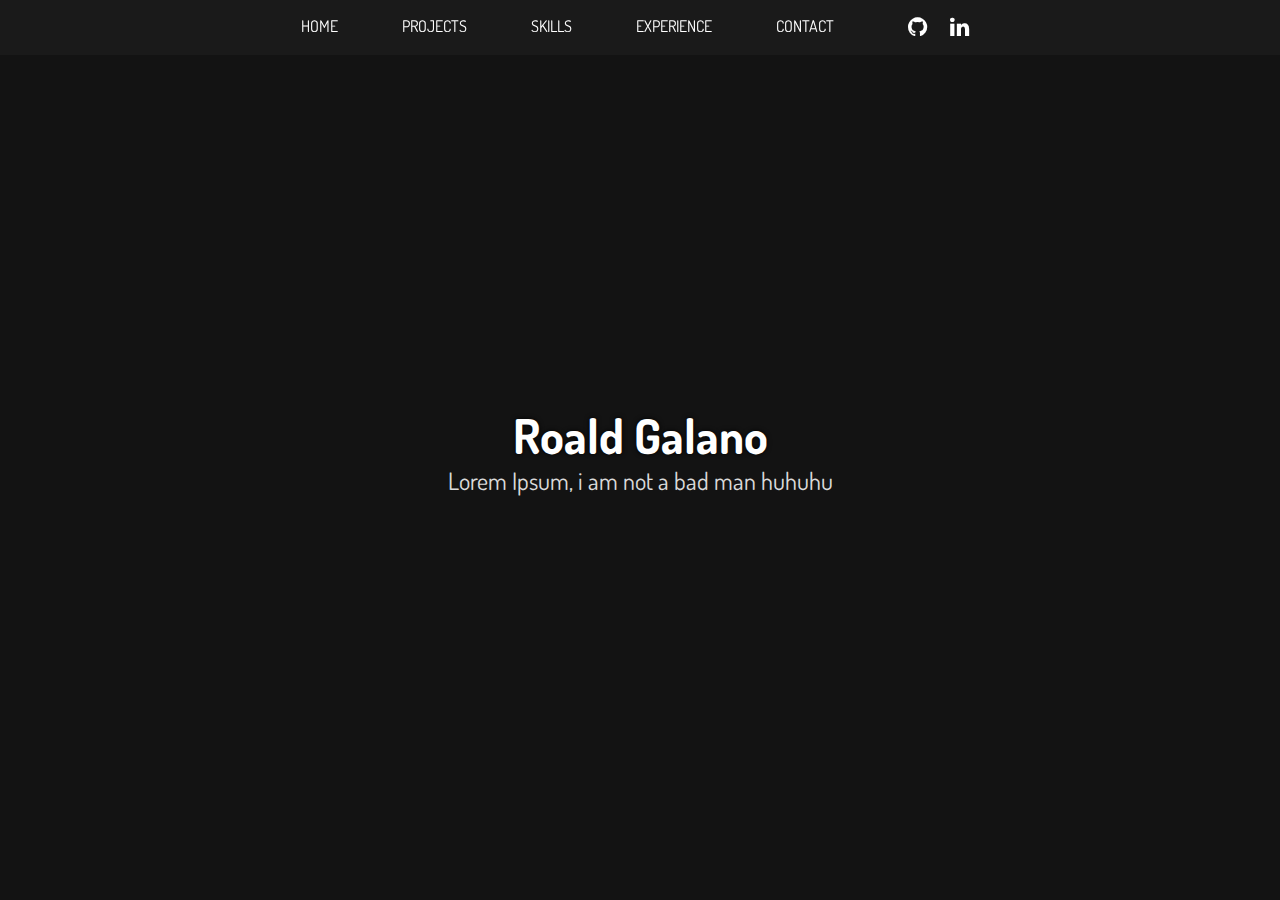
==== commit e44d4edc: "new stuff" ====
--- a/index.html
+++ b/index.html
@@ -1,154 +1,165 @@
-<!DOCTYPE HTML>
-<!--
-	Multiverse by HTML5 UP
-	html5up.net | @ajlkn
-	Free for personal and commercial use under the CCA 3.0 license (html5up.net/license)
--->
-<html>
-	<head>
-		<title>Multiverse by HTML5 UP</title>
-		<meta charset="utf-8" />
-		<meta name="viewport" content="width=device-width, initial-scale=1, user-scalable=no" />
-		<link rel="stylesheet" href="assets/css/main.css" />
-		<noscript><link rel="stylesheet" href="assets/css/noscript.css" /></noscript>
-	</head>
-	<body class="is-preload">
+<!DOCTYPE html>
+<html lang="en">
+<head>
+    <meta charset="UTF-8">
+    <meta name="viewport" content="width=device-width, initial-scale=1.0">
+    <meta http-equiv="X-UA-Compatible" content="ie=edge">
+    <title>Roald Portfolio</title>
+    <style>
+        @import url('style.css');
+        @import url('public/basic-grid.css');
+    </style>
+    
+    <!-- <link rel="stylesheet" href="micromodal.css"> -->
+    
+</head>
+<body>
+    <div class="container">
+        <a href="#" id="navbarLink" class="close-menu" onclick="toggleNavbarMenu()"><i id="navbarIcon" class="material-icons icon">menu</i></a>
+        <nav class="navbar navbar-close" id="navbar">
+            <ul>
+                <li><a href="#A">Home</a></li>
+                <li><a href="#B">Projects</a></li>
+                <li><a href="#C">Skills</a></li>
+                <li><a href="#D">Experience</a></li>
+                <li><a href="#E">Contact</a></li>
+                <li>
+                    <a href="https://github.com/galanoroald"><i class="fa fa-github icon" aria-hidden="true"></i></a>
+                    <a href="https://www.linkedin.com/"><i class="fa fa-linkedin icon" aria-hidden="true"></i></a>
+                </li>
+            </ul>
+        </nav>
+        
+        <div class="content">
 
-		<!-- Wrapper -->
-			<div id="wrapper">
+            <section id="A" style="background: url('https://source.unsplash.com/pJadQetzTkI/1600x900') no-repeat center center/cover;">   
+                <h1>Roald Galano</h1>
+                <p>Lorem Ipsum, i am not a bad man huhuhu</p>
+            </section>
 
-				<!-- Header -->
-					<header id="header">
-						<h1><a href="index.html"><strong>Roald </strong>Galano</a></h1>
-						<nav>
-							<ul>
-								<li><a href="#footer" class="icon solid fa-info-circle">About</a></li>
-							</ul>
-						</nav>
-					</header>
+            
+            <section id="B" style="background: url('https://source.unsplash.com/jmJ62_Zq1bo/1600x900') no-repeat center center/cover;">   
+                <h1>Projects</h1>
+                <div class="basic-grid" style="--columnCount: 2; --columnSizeX: 400px; --columnSizeY: 500px;">
+                    <div
+                        class="card card-tall card-wide project"
+                        style="background-image:url('https://images.unsplash.com/photo-1558981359-219d6364c9c8?ixlib=rb-1.2.1&ixid=eyJhcHBfaWQiOjEyMDd9&auto=format&fit=crop&w=2100&q=80')"
+                    >
+                        
+                        <div class="project-description">
+                            <div class="title">Title</div>
+                            Project description in which I pretend to be productive in my projects.
+                        </div>
+                        <div class="line"></div>
+                    </div>
 
-				<!-- Main -->
-					<div id="main">
-						<article class="thumb">
-							<a href="images/fulls/01.jpg" class="image"><img src="images/thumbs/01.jpg" alt="" /></a>
-							<h2>Magna feugiat lorem</h2>
-							<p>Nunc blandit nisi ligula magna sodales lectus elementum non. Integer id venenatis velit.</p>
-						</article>
-						<article class="thumb">
-							<a href="images/fulls/02.jpg" class="image"><img src="images/thumbs/02.jpg" alt="" /></a>
-							<h2>Nisl adipiscing</h2>
-							<p>Nunc blandit nisi ligula magna sodales lectus elementum non. Integer id venenatis velit.</p>
-						</article>
-						<article class="thumb">
-							<a href="images/fulls/03.jpg" class="image"><img src="images/thumbs/03.jpg" alt="" /></a>
-							<h2>Tempus aliquam veroeros</h2>
-							<p>Nunc blandit nisi ligula magna sodales lectus elementum non. Integer id venenatis velit.</p>
-						</article>
-						<article class="thumb">
-							<a href="images/fulls/04.jpg" class="image"><img src="images/thumbs/04.jpg" alt="" /></a>
-							<h2>Aliquam ipsum sed dolore</h2>
-							<p>Nunc blandit nisi ligula magna sodales lectus elementum non. Integer id venenatis velit.</p>
-						</article>
-						<article class="thumb">
-							<a href="images/fulls/05.jpg" class="image"><img src="images/thumbs/05.jpg" alt="" /></a>
-							<h2>Cursis aliquam nisl</h2>
-							<p>Nunc blandit nisi ligula magna sodales lectus elementum non. Integer id venenatis velit.</p>
-						</article>
-						<article class="thumb">
-							<a href="images/fulls/06.jpg" class="image"><img src="images/thumbs/06.jpg" alt="" /></a>
-							<h2>Sed consequat phasellus</h2>
-							<p>Nunc blandit nisi ligula magna sodales lectus elementum non. Integer id venenatis velit.</p>
-						</article>
-						<article class="thumb">
-							<a href="images/fulls/07.jpg" class="image"><img src="images/thumbs/07.jpg" alt="" /></a>
-							<h2>Mauris id tellus arcu</h2>
-							<p>Nunc blandit nisi ligula magna sodales lectus elementum non. Integer id venenatis velit.</p>
-						</article>
-						<article class="thumb">
-							<a href="images/fulls/08.jpg" class="image"><img src="images/thumbs/08.jpg" alt="" /></a>
-							<h2>Nunc vehicula id nulla</h2>
-							<p>Nunc blandit nisi ligula magna sodales lectus elementum non. Integer id venenatis velit.</p>
-						</article>
-						<article class="thumb">
-							<a href="images/fulls/09.jpg" class="image"><img src="images/thumbs/09.jpg" alt="" /></a>
-							<h2>Neque et faucibus viverra</h2>
-							<p>Nunc blandit nisi ligula magna sodales lectus elementum non. Integer id venenatis velit.</p>
-						</article>
-						<article class="thumb">
-							<a href="images/fulls/10.jpg" class="image"><img src="images/thumbs/10.jpg" alt="" /></a>
-							<h2>Mattis ante fermentum</h2>
-							<p>Nunc blandit nisi ligula magna sodales lectus elementum non. Integer id venenatis velit.</p>
-						</article>
-						<article class="thumb">
-							<a href="images/fulls/11.jpg" class="image"><img src="images/thumbs/11.jpg" alt="" /></a>
-							<h2>Sed ac elementum arcu</h2>
-							<p>Nunc blandit nisi ligula magna sodales lectus elementum non. Integer id venenatis velit.</p>
-						</article>
-						<article class="thumb">
-							<a href="images/fulls/12.jpg" class="image"><img src="images/thumbs/12.jpg" alt="" /></a>
-							<h2>Vehicula id nulla dignissim</h2>
-							<p>Nunc blandit nisi ligula magna sodales lectus elementum non. Integer id venenatis velit.</p>
-						</article>
-					</div>
+                    <div
+                        class="card card-tall card-wide project"
+                        style="background-image:url('https://images.unsplash.com/photo-1509198397868-475647b2a1e5?ixlib=rb-1.2.1&auto=format&fit=crop&w=598&q=80')"
+                    >
+                        
+                        <div class="project-description">
+                            <div class="title">Title</div>
+                            Project description in which I pretend to be productive in my projects.
+                        </div>
+                        <div class="line"></div>
+                    </div>
 
-				<!-- Footer -->
-					<footer id="footer" class="panel">
-						<div class="inner split">
-							<div>
-								<section>
-									<h2>Hello, I'm Roald Galano</h2>
-									<p>Developer passionate in improving career development and learning new things with other people for effective communication and professional growth.</p>
-									<p>Experience in Fullstack Development and UI/UX. This is a test.</p>
-								</section>
-								<section>
-									<h2>Follow me on ...</h2>
-									<ul class="icons">
-										<li><a href="https://www.google.com/" class="icon brands fa-twitter"><span class="label">Twitter</span></a></li>
-										<li><a href="https://www.google.com/" class="icon brands fa-facebook-f"><span class="label">Facebook</span></a></li>
-										<li><a href="https://www.google.com/" class="icon brands fa-instagram"><span class="label">Instagram</span></a></li>
-										<!-- <li><a href="#" class="icon brands fa-github"><span class="label">GitHub</span></a></li>
-										<li><a href="#" class="icon brands fa-dribbble"><span class="label">Dribbble</span></a></li>
-										<li><a href="#" class="icon brands fa-linkedin-in"><span class="label">LinkedIn</span></a></li> -->
-									</ul>
-								</section>
-								<p class="copyright">
-									&copy; Unttled. Design: <a href="http://html5up.net">HTML5 UP</a>.
-								</p>
-							</div>
-							<div>
-								<section>
-									<h2>Get in touch</h2>
-									<form method="post" action="#">
-										<div class="fields">
-											<div class="field half">
-												<input type="text" name="name" id="name" placeholder="Name" />
-											</div>
-											<div class="field half">
-												<input type="text" name="email" id="email" placeholder="Email" />
-											</div>
-											<div class="field">
-												<textarea name="message" id="message" rows="4" placeholder="Message"></textarea>
-											</div>
-										</div>
-										<ul class="actions">
-											<li><input type="submit" value="Send" class="primary" /></li>
-											<li><input type="reset" value="Reset" /></li>
-										</ul>
-									</form>
-								</section>
-							</div>
-						</div>
-					</footer>
+                    <div
+                        class="card card-tall card-wide project"
+                        style="background-image:url('https://images.unsplash.com/photo-1509198397868-475647b2a1e5?ixlib=rb-1.2.1&auto=format&fit=crop&w=598&q=80')"
+                    >
+                        
+                        <div class="project-description">
+                            <div class="title">Title</div>
+                            Project description in which I pretend to be productive in my projects.
+                        </div>
+                        <div class="line"></div>
+                    </div>
 
-			</div>
+                    <div
+                        class="card card-tall card-wide project"
+                        style="background-image:url('https://images.unsplash.com/photo-1561344640-2453889cde5b?ixlib=rb-1.2.1&ixid=eyJhcHBfaWQiOjEyMDd9&auto=format&fit=crop&w=617&q=80')"
+                    >
+                        
+                        <div class="project-description">
+                            <div class="title">Title</div>
+                            Project description in which I pretend to be productive in my projects.
+                        </div>
+                        <div class="line"></div>
+                    </div>
+                </div>
+            </section>
 
-		<!-- Scripts -->
-			<script src="assets/js/jquery.min.js"></script>
-			<script src="assets/js/jquery.poptrox.min.js"></script>
-			<script src="assets/js/browser.min.js"></script>
-			<script src="assets/js/breakpoints.min.js"></script>
-			<script src="assets/js/util.js"></script>
-			<script src="assets/js/main.js"></script>
+            
+            <section id="C" style="background: url('https://source.unsplash.com/j3LOP2unmX0/1600x900') no-repeat center center/cover;">   
+                <h1>Skills</h1>
+                <div class="basic-grid" style="--columnCount: 2; --columnSizeX: 200px; --columnSizeY: 50px;">
+                    <div class="card skill">
+                        <div class="skill-name">C#</div>
+                        <div class="line"></div>
+                    </div>
+                    <div class="card skill">
+                        <div class="skill-name">Php</div>
+                        <div class="line"></div>
+                    </div>
+                    <div class="card skill">
+                        <div class="skill-name">ReactJS</div>
+                        <div class="line"></div>
+                    </div>
+                    <div class="card skill">
+                        <div class="skill-name">NodeJS</div>
+                        <div class="line"></div>
+                    </div>
+                </div>
+            </section>
 
-	</body>
-</html>
+            
+            <section id="D" style="background: url('https://source.unsplash.com/x7FxMPZy8xI/1600x900') no-repeat center center/cover;">   
+                <h1>Experience</h1>
+                <div class="basic-grid" style="--columnCount: 2; --columnSizeX: 500px; --columnSizeY: 200px;">
+                    <div class="card experience">
+                        <h1 class="role">Quality Assurance for Graphic Design</h1>
+                        <span class="company">Ripe Concepts Inc.</span>
+                        <p class="description">2018</p>
+                        <div class="line"></div>
+                    </div>
+                    <div class="card experience">
+                        <h1 class="role">Quality Assurance for Graphic Design</h1>
+                        <span class="company">Ripe Concepts Inc.</span>
+                        <p class="description">2018</p>
+                        <div class="line"></div>
+                    </div>
+                </div>
+            </section>
+
+            <section id="E" style="background: url('assets/image_01.jpg') no-repeat center/cover;">   
+                <h1>Contact</h1>
+                <div class="contact-card">
+                    <div class="contact-field">
+                        <span class="head"><b>Roald Galano</b></span>
+                    </div>
+                    <div class="contact-field">
+                        <span><a href="mailto:galanoroald@gmail.com?subject=Hello, Roald!">galanoroald@gmail.com</a></span>
+                    </div>
+                    <div class="contact-field">
+                        <span>#0925 111 1111</span>
+                    </div>
+                    <div class="contact-field head" style="padding-top: 20px;">
+                        <span class="head"><b>Check my stuff out</b></span>
+                    </div>
+                    <div class="contact-field">
+                        <a href="https://github.com/galanoroald"><i class="fa fa-github icon" aria-hidden="true"></i></a>
+                        <a href="https://www.linkedin.com/"><i class="fa fa-linkedin icon" aria-hidden="true"></i></a>
+                        <a href="https://orwald.itch.io/"><i class="icon"><img src="https://static.itch.io/images/itchio-textless-white.svg" width="30" height="30" style="margin-bottom: -5px"></i></a>
+                    </div>
+                    <div class="line"></div>
+                </div>
+            </section>
+
+        </div>
+    </div>
+</body>
+<script src="main.js"></script>
+
+</html>--- a/micromodal.css
+++ b/micromodal.css
@@ -0,0 +1,151 @@
+/**************************\
+  Basic Modal Styles
+\**************************/
+
+.modal {
+    font-family: -apple-system,BlinkMacSystemFont,avenir next,avenir,helvetica neue,helvetica,ubuntu,roboto,noto,segoe ui,arial,sans-serif;
+  }
+  
+  .modal__overlay {
+    position: fixed;
+    top: 0;
+    left: 0;
+    right: 0;
+    bottom: 0;
+    background: rgba(0,0,0,0.6);
+    display: flex;
+    justify-content: center;
+    align-items: center;
+  }
+  
+  .modal__container {
+    background-color: #fff;
+    padding: 30px;
+    max-width: 500px;
+    max-height: 100vh;
+    border-radius: 4px;
+    overflow-y: auto;
+    box-sizing: border-box;
+  }
+  
+  .modal__header {
+    display: flex;
+    justify-content: space-between;
+    align-items: center;
+  }
+  
+  .modal__title {
+    margin-top: 0;
+    margin-bottom: 0;
+    font-weight: 600;
+    font-size: 1.25rem;
+    line-height: 1.25;
+    color: #00449e;
+    box-sizing: border-box;
+  }
+  
+  .modal__close {
+    background: transparent;
+    border: 0;
+  }
+  
+  .modal__header .modal__close:before { content: "\2715"; }
+  
+  .modal__content {
+    margin-top: 2rem;
+    margin-bottom: 2rem;
+    line-height: 1.5;
+    color: rgba(0,0,0,.8);
+  }
+  
+  .modal__btn {
+    font-size: .875rem;
+    padding-left: 1rem;
+    padding-right: 1rem;
+    padding-top: .5rem;
+    padding-bottom: .5rem;
+    background-color: #e6e6e6;
+    color: rgba(0,0,0,.8);
+    border-radius: .25rem;
+    border-style: none;
+    border-width: 0;
+    cursor: pointer;
+    -webkit-appearance: button;
+    text-transform: none;
+    overflow: visible;
+    line-height: 1.15;
+    margin: 0;
+    will-change: transform;
+    -moz-osx-font-smoothing: grayscale;
+    -webkit-backface-visibility: hidden;
+    backface-visibility: hidden;
+    -webkit-transform: translateZ(0);
+    transform: translateZ(0);
+    transition: -webkit-transform .25s ease-out;
+    transition: transform .25s ease-out;
+    transition: transform .25s ease-out,-webkit-transform .25s ease-out;
+  }
+  
+  .modal__btn:focus, .modal__btn:hover {
+    -webkit-transform: scale(1.05);
+    transform: scale(1.05);
+  }
+  
+  .modal__btn-primary {
+    background-color: #00449e;
+    color: #fff;
+  }
+  
+  
+  
+  /**************************\
+    Demo Animation Style
+  \**************************/
+  @keyframes mmfadeIn {
+      from { opacity: 0; }
+        to { opacity: 1; }
+  }
+  
+  @keyframes mmfadeOut {
+      from { opacity: 1; }
+        to { opacity: 0; }
+  }
+  
+  @keyframes mmslideIn {
+    from { transform: translateY(15%); }
+      to { transform: translateY(0); }
+  }
+  
+  @keyframes mmslideOut {
+      from { transform: translateY(0); }
+      to { transform: translateY(-10%); }
+  }
+  
+  .micromodal-slide {
+    display: none;
+  }
+  
+  .micromodal-slide.is-open {
+    display: block;
+  }
+  
+  .micromodal-slide[aria-hidden="false"] .modal__overlay {
+    animation: mmfadeIn .3s cubic-bezier(0.0, 0.0, 0.2, 1);
+  }
+  
+  .micromodal-slide[aria-hidden="false"] .modal__container {
+    animation: mmslideIn .3s cubic-bezier(0, 0, .2, 1);
+  }
+  
+  .micromodal-slide[aria-hidden="true"] .modal__overlay {
+    animation: mmfadeOut .3s cubic-bezier(0.0, 0.0, 0.2, 1);
+  }
+  
+  .micromodal-slide[aria-hidden="true"] .modal__container {
+    animation: mmslideOut .3s cubic-bezier(0, 0, .2, 1);
+  }
+  
+  .micromodal-slide .modal__container,
+  .micromodal-slide .modal__overlay {
+    will-change: transform;
+  }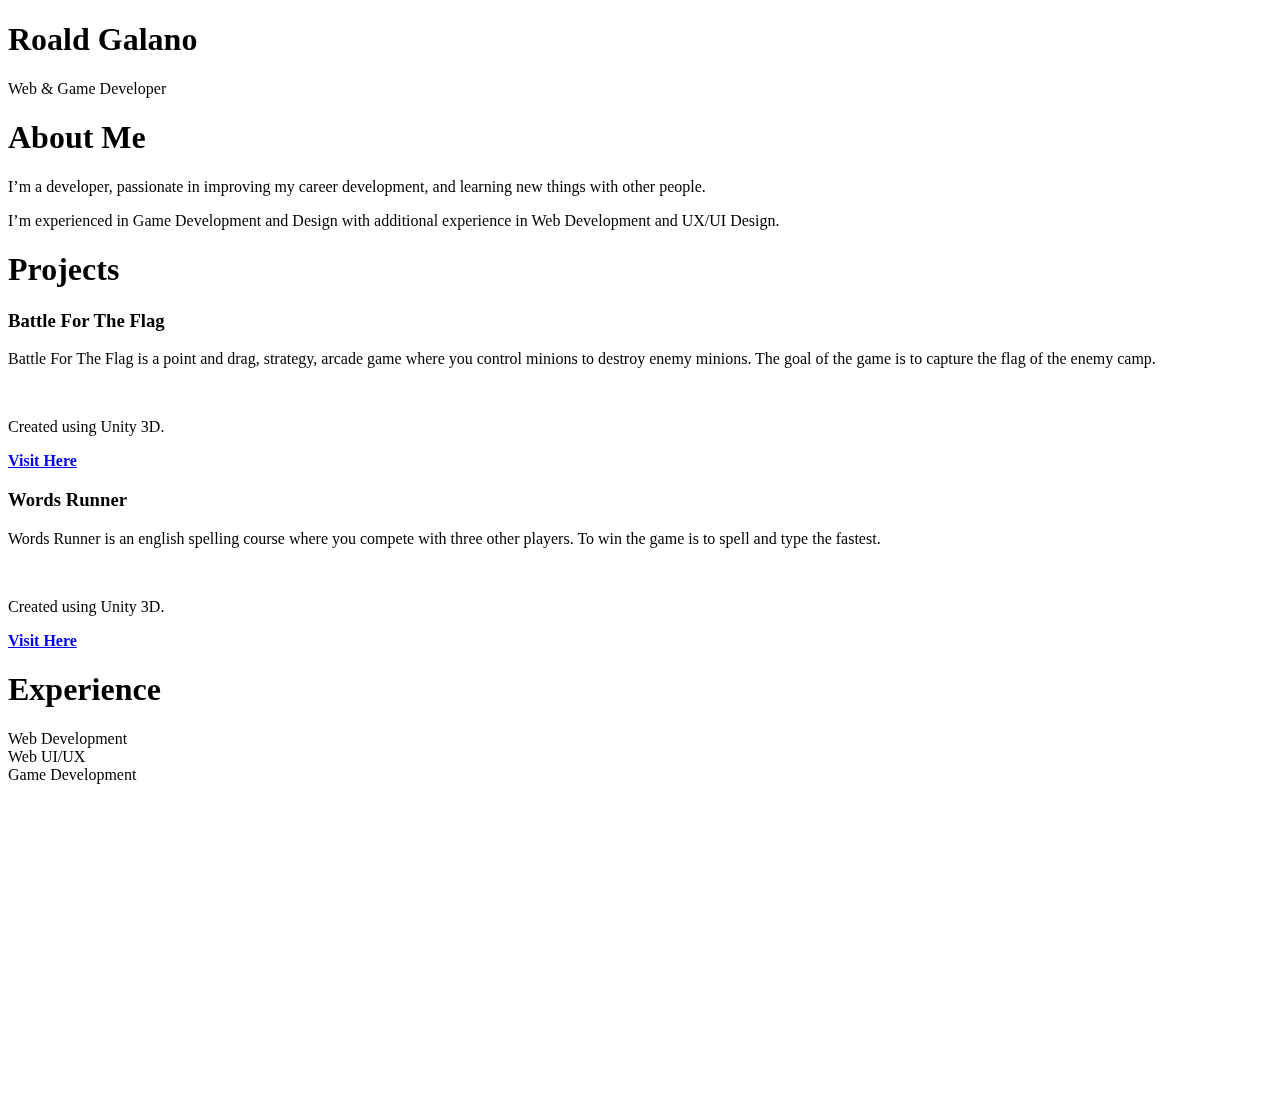
==== commit b475447b: "change content" ====
--- a/index.html
+++ b/index.html
@@ -4,162 +4,141 @@
     <meta charset="UTF-8">
     <meta name="viewport" content="width=device-width, initial-scale=1.0">
     <meta http-equiv="X-UA-Compatible" content="ie=edge">
-    <title>Roald Portfolio</title>
+    <title>Roald Galano Portfolio</title>
+    <link rel="stylesheet" href="https://unpkg.com/aos@next/dist/aos.css" />
     <style>
-        @import url('style.css');
-        @import url('public/basic-grid.css');
+        @import url('main.css');
     </style>
-    
-    <!-- <link rel="stylesheet" href="micromodal.css"> -->
     
 </head>
 <body>
-    <div class="container">
-        <a href="#" id="navbarLink" class="close-menu" onclick="toggleNavbarMenu()"><i id="navbarIcon" class="material-icons icon">menu</i></a>
-        <nav class="navbar navbar-close" id="navbar">
-            <ul>
-                <li><a href="#A">Home</a></li>
-                <li><a href="#B">Projects</a></li>
-                <li><a href="#C">Skills</a></li>
-                <li><a href="#D">Experience</a></li>
-                <li><a href="#E">Contact</a></li>
-                <li>
-                    <a href="https://github.com/galanoroald"><i class="fa fa-github icon" aria-hidden="true"></i></a>
-                    <a href="https://www.linkedin.com/"><i class="fa fa-linkedin icon" aria-hidden="true"></i></a>
-                </li>
-            </ul>
-        </nav>
+    <main class="container">
+        <!-- <div class="super-line" data-aos="fade" data-aos-delay="500" data-aos-duration="1000"></div> -->
+        <div class="super-box" data-aos="fade-down" data-aos-delay="500" data-aos-duration="2000"><i class="fa fa-arrow-down " aria-hidden="true"></i></div>
+
+        <section id="A" style="--section-height: 80vh;">
+            <h1 class="main-header" data-aos="fade-left" data-aos-delay="150" data-aos-duration="1000">Roald Galano</h1>
+            <p data-aos="fade-left" data-aos-delay="400" data-aos-duration="2000">Web & Game Developer</p>
+        </section>
+
+        <section id="B" style="--section-height: 50vh; --margin-top: 100px; --margin-bot: 100px;">   
+            <div class="section-content">
+                <h1 class="section-content-title" data-aos="zoom-out" data-aos-delay="150"><span>About Me</span></h1>
+                <p data-aos="zoom-out" data-aos-delay="200">
+                    I’m a developer, passionate in improving my career development, and learning new things with other people.
+                </p>
+                <p data-aos="zoom-out" data-aos-delay="200">
+                    I’m experienced in Game Development and Design with additional experience in Web Development and UX/UI Design.
+                </p>
+                
+            </div>
+        </section>
         
-        <div class="content">
-
-            <section id="A" style="background: url('https://source.unsplash.com/pJadQetzTkI/1600x900') no-repeat center center/cover;">   
-                <h1>Roald Galano</h1>
-                <p>Lorem Ipsum, i am not a bad man huhuhu</p>
-            </section>
-
-            
-            <section id="B" style="background: url('https://source.unsplash.com/jmJ62_Zq1bo/1600x900') no-repeat center center/cover;">   
-                <h1>Projects</h1>
-                <div class="basic-grid" style="--columnCount: 2; --columnSizeX: 400px; --columnSizeY: 500px;">
-                    <div
-                        class="card card-tall card-wide project"
-                        style="background-image:url('https://images.unsplash.com/photo-1558981359-219d6364c9c8?ixlib=rb-1.2.1&ixid=eyJhcHBfaWQiOjEyMDd9&auto=format&fit=crop&w=2100&q=80')"
-                    >
-                        
-                        <div class="project-description">
-                            <div class="title">Title</div>
-                            Project description in which I pretend to be productive in my projects.
-                        </div>
-                        <div class="line"></div>
+        <section id="C" style="--margin-top: 100px; --margin-bot: 100px;">
+            <div class="section-content">
+                <h1 class="section-content-title" data-aos="zoom-out" data-aos-delay="150"><span>Projects</span></h1>
+            </div>
+            <div class="projects-content">
+                <div class="card" data-aos="zoom-out" data-aos-offset="200">
+                    <div class="image" style="background-image: url('assets/asset_01.png'); background-position: bottom;">
                     </div>
-
-                    <div
-                        class="card card-tall card-wide project"
-                        style="background-image:url('https://images.unsplash.com/photo-1509198397868-475647b2a1e5?ixlib=rb-1.2.1&auto=format&fit=crop&w=598&q=80')"
-                    >
-                        
-                        <div class="project-description">
-                            <div class="title">Title</div>
-                            Project description in which I pretend to be productive in my projects.
-                        </div>
-                        <div class="line"></div>
-                    </div>
-
-                    <div
-                        class="card card-tall card-wide project"
-                        style="background-image:url('https://images.unsplash.com/photo-1509198397868-475647b2a1e5?ixlib=rb-1.2.1&auto=format&fit=crop&w=598&q=80')"
-                    >
-                        
-                        <div class="project-description">
-                            <div class="title">Title</div>
-                            Project description in which I pretend to be productive in my projects.
-                        </div>
-                        <div class="line"></div>
-                    </div>
-
-                    <div
-                        class="card card-tall card-wide project"
-                        style="background-image:url('https://images.unsplash.com/photo-1561344640-2453889cde5b?ixlib=rb-1.2.1&ixid=eyJhcHBfaWQiOjEyMDd9&auto=format&fit=crop&w=617&q=80')"
-                    >
-                        
-                        <div class="project-description">
-                            <div class="title">Title</div>
-                            Project description in which I pretend to be productive in my projects.
-                        </div>
-                        <div class="line"></div>
+                    <div class="project-info">
+                        <h3 class="project-head">
+                            Battle For The Flag
+                        </h3>
+                        <p class="project-description">
+                            Battle For The Flag is a point and drag, strategy, arcade game where you control minions to destroy enemy minions. The goal of the game is to capture the flag of the enemy camp.
+                        </p>
+                        <br>
+                        <p class="project-description">
+                            Created using Unity 3D.
+                        </p>
+                        <a href="https://apps.apple.com/ph/app/battle-for-the-flag/id1530491540?ign-mpt=uo%3D4" class="btn"><b>Visit Here</b></a>
                     </div>
                 </div>
-            </section>
-
-            
-            <section id="C" style="background: url('https://source.unsplash.com/j3LOP2unmX0/1600x900') no-repeat center center/cover;">   
-                <h1>Skills</h1>
-                <div class="basic-grid" style="--columnCount: 2; --columnSizeX: 200px; --columnSizeY: 50px;">
-                    <div class="card skill">
-                        <div class="skill-name">C#</div>
-                        <div class="line"></div>
-                    </div>
-                    <div class="card skill">
-                        <div class="skill-name">Php</div>
-                        <div class="line"></div>
-                    </div>
-                    <div class="card skill">
-                        <div class="skill-name">ReactJS</div>
-                        <div class="line"></div>
-                    </div>
-                    <div class="card skill">
-                        <div class="skill-name">NodeJS</div>
-                        <div class="line"></div>
+                <div class="card" data-aos="zoom-out" data-aos-offset="200">
+                    <div class="image" style="background-image: url('assets/asset_02.png'); background-position: top;"></div>
+                    <div class="project-info">
+                        <h3 class="project-head">
+                            Words Runner    
+                        </h3>
+                        <p class="project-description">
+                            Words Runner is an english spelling course where you compete with three other players. To win the game is to spell and type the fastest.
+                        </p>
+                        <br>
+                        <p class="project-description">
+                            Created using Unity 3D.
+                        </p>
+                        <a href="https://apps.apple.com/ph/app/wordsrunner/id1554217935?ign-mpt=uo%3D4" class="btn"><b>Visit Here</b></a>
                     </div>
                 </div>
-            </section>
+            </div>
+        </section>
+        
+        <section id="D" style="--margin-top: 100px; --margin-bot: 100px;">   
+            <div class="section-content">
+                <h1 class="section-content-title" data-aos="zoom-out" data-aos-delay="150"><span>Experience</span></h1>
+            </div>
+            <div class="experience">
+                <div class="experience-info" data-aos="zoom-out" data-aos-delay="200">
+                    Web Development
+                </div>
+                <div class="experience-info" data-aos="zoom-out" data-aos-delay="300">
+                    Web UI/UX
+                </div>
+                <div class="experience-info" data-aos="zoom-out" data-aos-delay="400">
+                    Game Development
+                </div>
+                <div class="experience-info" data-aos="zoom-out" data-aos-delay="500">
+                    Game Design
+                </div>
+                <div class="experience-info" data-aos="zoom-out" data-aos-delay="600">
+                    Content Creation
+                </div>
+                <div class="experience-info" data-aos="zoom-out" data-aos-delay="700">
+                    Cooking
+                </div>
+                <div class="experience-info" data-aos="zoom-out" data-aos-delay="800">
+                    3D Modeling
+                </div>
+                <div class="experience-info" data-aos="zoom-out" data-aos-delay="900">
+                    2D Art
+                </div>
+            </div>
+        </section>
 
-            
-            <section id="D" style="background: url('https://source.unsplash.com/x7FxMPZy8xI/1600x900') no-repeat center center/cover;">   
-                <h1>Experience</h1>
-                <div class="basic-grid" style="--columnCount: 2; --columnSizeX: 500px; --columnSizeY: 200px;">
-                    <div class="card experience">
-                        <h1 class="role">Quality Assurance for Graphic Design</h1>
-                        <span class="company">Ripe Concepts Inc.</span>
-                        <p class="description">2018</p>
-                        <div class="line"></div>
+        <section id="E" style="--section-height: 80vh; --margin-top: 100px; --margin-bot: 100px;">   
+            <div class="section-content">
+                <h1 class="section-content-title" data-aos="zoom-out" data-aos-delay="150"><span>Contact</span></h1>
+                <div class="card" data-aos="zoom-out" data-aos-offset="200">
+                    <div class="image" style="background-image: url('assets/boolet.png'); background-position: center;">
                     </div>
-                    <div class="card experience">
-                        <h1 class="role">Quality Assurance for Graphic Design</h1>
-                        <span class="company">Ripe Concepts Inc.</span>
-                        <p class="description">2018</p>
-                        <div class="line"></div>
+                    <div class="project-info">
+                        <h3 class="social-media">
+                            Roald Galano
+                        </h3>
+                        <p class="project-description">
+                            <a href="mailto:galanoroald@gmail.com?subject=Hello, Roald!">galanoroald@gmail.com</a>
+                        </p>
+                        <br>
+                        <p class="social-media">
+                            Social Media
+                        </p>
+                        
+                        <a href="https://www.linkedin.com/in/roald-g/" class="btn social-media-btn"><i class="fa fa-linkedin icon" aria-hidden="true"></i></a>
+                        <a href="https://www.instagram.com/garbage.dia/" class="btn social-media-btn"><i class="fa fa-instagram icon" aria-hidden="true"></i></a>
                     </div>
                 </div>
-            </section>
+            </div>
+        </section>
+    </div>
+      
+</body>
 
-            <section id="E" style="background: url('assets/image_01.jpg') no-repeat center/cover;">   
-                <h1>Contact</h1>
-                <div class="contact-card">
-                    <div class="contact-field">
-                        <span class="head"><b>Roald Galano</b></span>
-                    </div>
-                    <div class="contact-field">
-                        <span><a href="mailto:galanoroald@gmail.com?subject=Hello, Roald!">galanoroald@gmail.com</a></span>
-                    </div>
-                    <div class="contact-field">
-                        <span>#0925 111 1111</span>
-                    </div>
-                    <div class="contact-field head" style="padding-top: 20px;">
-                        <span class="head"><b>Check my stuff out</b></span>
-                    </div>
-                    <div class="contact-field">
-                        <a href="https://github.com/galanoroald"><i class="fa fa-github icon" aria-hidden="true"></i></a>
-                        <a href="https://www.linkedin.com/"><i class="fa fa-linkedin icon" aria-hidden="true"></i></a>
-                        <a href="https://orwald.itch.io/"><i class="icon"><img src="https://static.itch.io/images/itchio-textless-white.svg" width="30" height="30" style="margin-bottom: -5px"></i></a>
-                    </div>
-                    <div class="line"></div>
-                </div>
-            </section>
-
-        </div>
-    </div>
-</body>
 <script src="main.js"></script>
+<script src="https://unpkg.com/aos@next/dist/aos.js"></script>
+<script>
+  AOS.init();
+</script> 
 
 </html>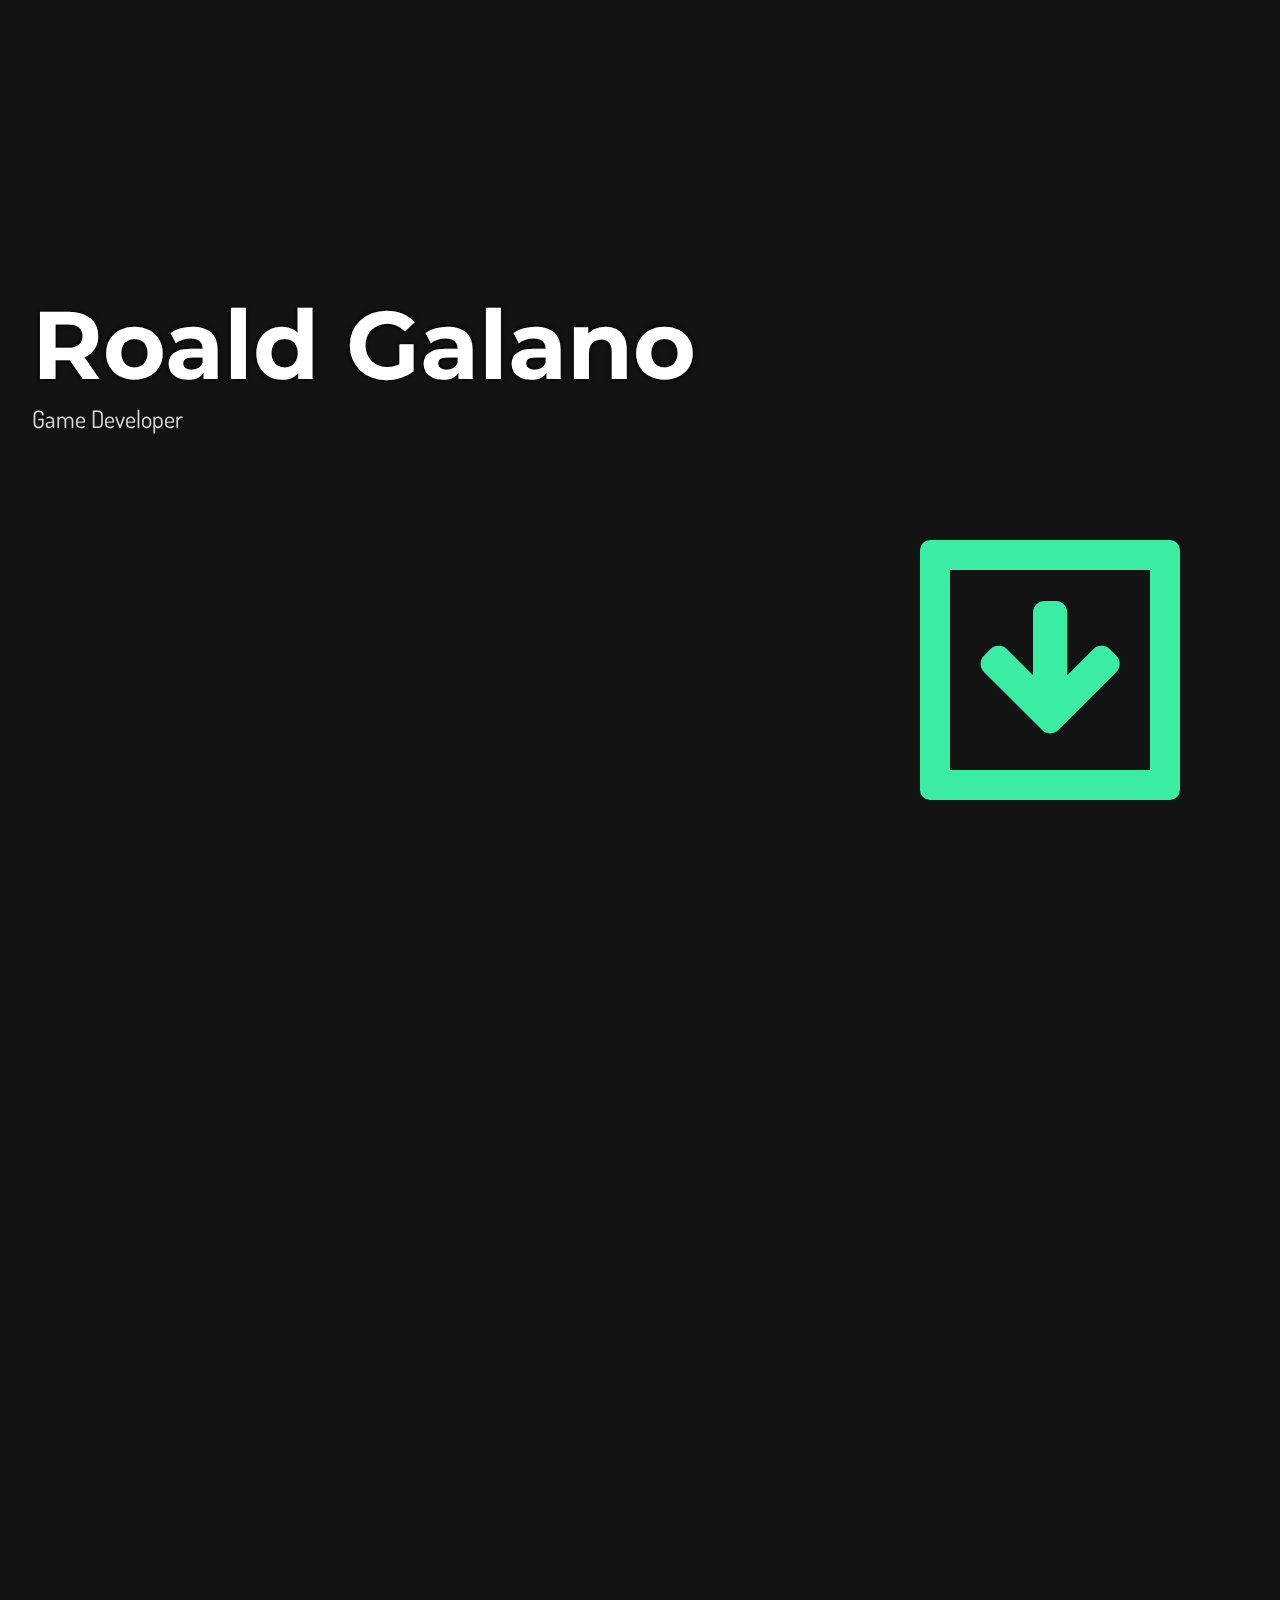
==== commit 0c72d86f: "Update project content" ====
--- a/index.html
+++ b/index.html
@@ -17,8 +17,8 @@
         <div class="super-box" data-aos="fade-down" data-aos-delay="500" data-aos-duration="2000"><i class="fa fa-arrow-down " aria-hidden="true"></i></div>
 
         <section id="A" style="--section-height: 80vh;">
-            <h1 class="main-header" data-aos="fade-left" data-aos-delay="150" data-aos-duration="1000">Roald Galano</h1>
-            <p data-aos="fade-left" data-aos-delay="400" data-aos-duration="2000">Web & Game Developer</p>
+            <h1 class="main-header">Roald Galano</h1>
+            <p>Game Developer</p>
         </section>
 
         <section id="B" style="--section-height: 50vh; --margin-top: 100px; --margin-bot: 100px;">   
@@ -47,12 +47,9 @@
                             Battle For The Flag
                         </h3>
                         <p class="project-description">
-                            Battle For The Flag is a point and drag, strategy, arcade game where you control minions to destroy enemy minions. The goal of the game is to capture the flag of the enemy camp.
+                            Battle For The Flag is a point and drag, strategy, arcade game where you control your own minions to destroy enemy minions. The goal of the game is to capture the flag of the enemy camp.
                         </p>
                         <br>
-                        <p class="project-description">
-                            Created using Unity 3D.
-                        </p>
                         <a href="https://apps.apple.com/ph/app/battle-for-the-flag/id1530491540?ign-mpt=uo%3D4" class="btn"><b>Visit Here</b></a>
                     </div>
                 </div>
@@ -66,10 +63,50 @@
                             Words Runner is an english spelling course where you compete with three other players. To win the game is to spell and type the fastest.
                         </p>
                         <br>
+                        <a href="https://apps.apple.com/ph/app/wordsrunner/id1554217935?ign-mpt=uo%3D4" class="btn"><b>Visit Here</b></a>
+                    </div>
+                </div>
+            </div>
+            <div class="projects-content">
+                <div class="card" data-aos="zoom-out" data-aos-offset="200">
+                    <div class="image" style="background-image: url('assets/asset_03.png'); background-position: center; --bg-size: 106%;"></div>
+                    <div class="project-info">
+                        <h3 class="project-head">
+                            Planet Ravagers
+                        </h3>
                         <p class="project-description">
-                            Created using Unity 3D.
+                            Survive on an alien-infested planet as you wait for your spaceship to arrive!
                         </p>
-                        <a href="https://apps.apple.com/ph/app/wordsrunner/id1554217935?ign-mpt=uo%3D4" class="btn"><b>Visit Here</b></a>
+                        <br>
+                        <a href="https://ldjam.com/events/ludum-dare/38/planet-ravagers" class="btn"><b>Visit Here</b></a>
+                    </div>
+                </div>
+            </div>
+            <div class="projects-content">
+                <div class="card" data-aos="zoom-out" data-aos-offset="200">
+                    <div class="image" style="background-image: url('assets/asset_04.jpg'); background-position: center;"></div>
+                    <div class="project-info">
+                        <h3 class="project-head">
+                            Bone Bone Dog
+                        </h3>
+                        <p class="project-description">
+                            Lead the dog towards home by placing bones on the ground. Avoid obstacles that instantly upsets the dog.
+                        </p>
+                        <br>
+                        <a href="https://play.google.com/store/apps/details?id=com.colorfultails.bonebonedog" class="btn"><b>Visit Here</b></a>
+                    </div>
+                </div>
+                <div class="card" data-aos="zoom-out" data-aos-offset="200">
+                    <div class="image" style="background-image: url('assets/asset_05.png'); background-position: center; background-color: #ffe725;"></div>
+                    <div class="project-info">
+                        <h3 class="project-head">
+                            Heart Search
+                        </h3>
+                        <p class="project-description">
+                            Shoot the corrupted hearts while sparing the pure bright hearts.
+                        </p>
+                        <br>
+                        <a href="https://orwald.itch.io/heart-search" class="btn"><b>Visit Here</b></a>
                     </div>
                 </div>
             </div>
@@ -81,16 +118,22 @@
             </div>
             <div class="experience">
                 <div class="experience-info" data-aos="zoom-out" data-aos-delay="200">
+                    Game Development
+                </div>
+                <div class="experience-info" data-aos="zoom-out" data-aos-delay="300">
+                    Game Design
+                </div>
+                <div class="experience-info" data-aos="zoom-out" data-aos-delay="400">
                     Web Development
                 </div>
-                <div class="experience-info" data-aos="zoom-out" data-aos-delay="300">
+                <div class="experience-info" data-aos="zoom-out" data-aos-delay="500">
                     Web UI/UX
                 </div>
-                <div class="experience-info" data-aos="zoom-out" data-aos-delay="400">
-                    Game Development
+                <div class="experience-info" data-aos="zoom-out" data-aos-delay="800">
+                    3D Environment Modeling
                 </div>
-                <div class="experience-info" data-aos="zoom-out" data-aos-delay="500">
-                    Game Design
+                <div class="experience-info" data-aos="zoom-out" data-aos-delay="900">
+                    2D Sprite Art
                 </div>
                 <div class="experience-info" data-aos="zoom-out" data-aos-delay="600">
                     Content Creation
@@ -98,11 +141,8 @@
                 <div class="experience-info" data-aos="zoom-out" data-aos-delay="700">
                     Cooking
                 </div>
-                <div class="experience-info" data-aos="zoom-out" data-aos-delay="800">
-                    3D Modeling
-                </div>
-                <div class="experience-info" data-aos="zoom-out" data-aos-delay="900">
-                    2D Art
+                <div class="experience-info" data-aos="zoom-out" data-aos-delay="700">
+                    <span style="color: rgb(161, 7, 7);">RDM</span> Main
                 </div>
             </div>
         </section>
@@ -111,7 +151,10 @@
             <div class="section-content">
                 <h1 class="section-content-title" data-aos="zoom-out" data-aos-delay="150"><span>Contact</span></h1>
                 <div class="card" data-aos="zoom-out" data-aos-offset="200">
-                    <div class="image" style="background-image: url('assets/boolet.png'); background-position: center;">
+                    <!-- <div class="image" style="background-image: url('assets/boolet.png'); background-position: center;">
+                    </div> -->
+                    <div id="bg-block">
+                        <canvas id="bg"></canvas>
                     </div>
                     <div class="project-info">
                         <h3 class="social-media">
@@ -135,10 +178,11 @@
       
 </body>
 
-<script src="main.js"></script>
+<script type="module" src="/main.js"></script>
 <script src="https://unpkg.com/aos@next/dist/aos.js"></script>
 <script>
-  AOS.init();
+    AOS.init();
 </script> 
 
+
 </html>